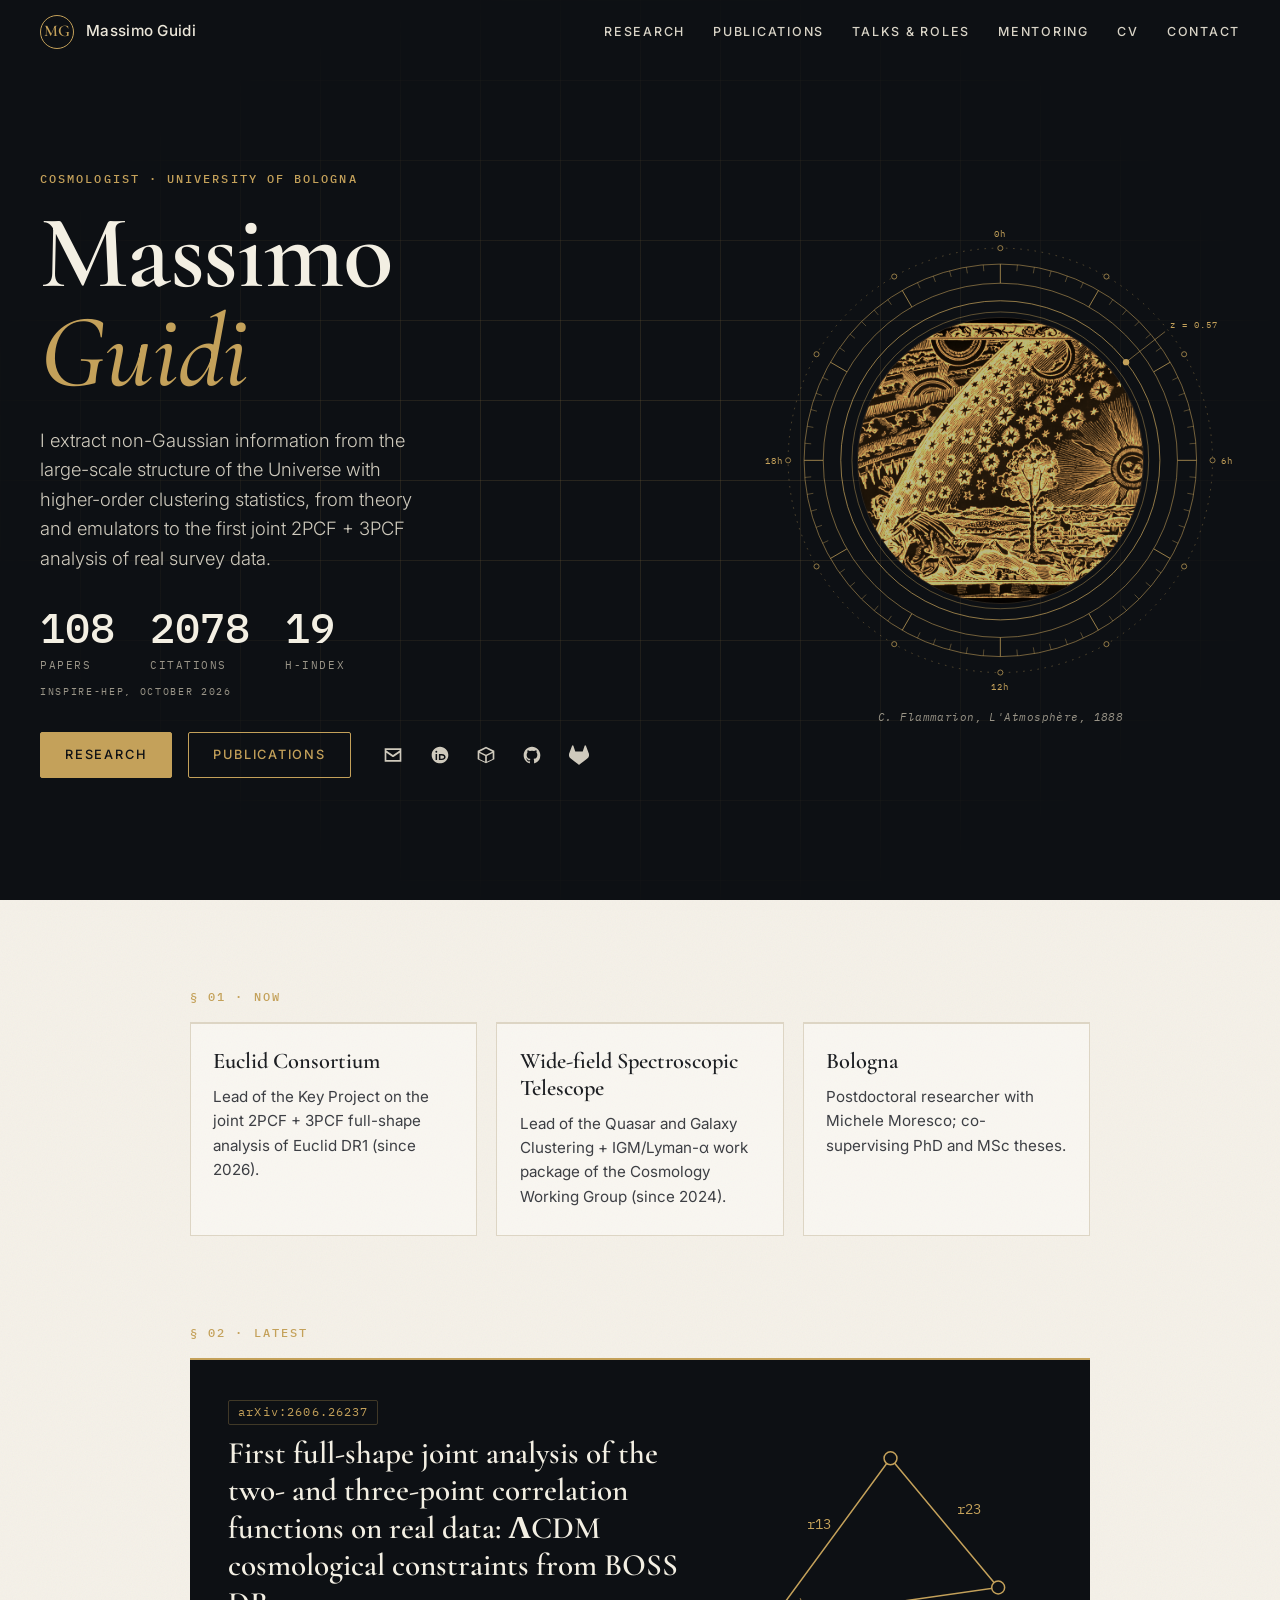
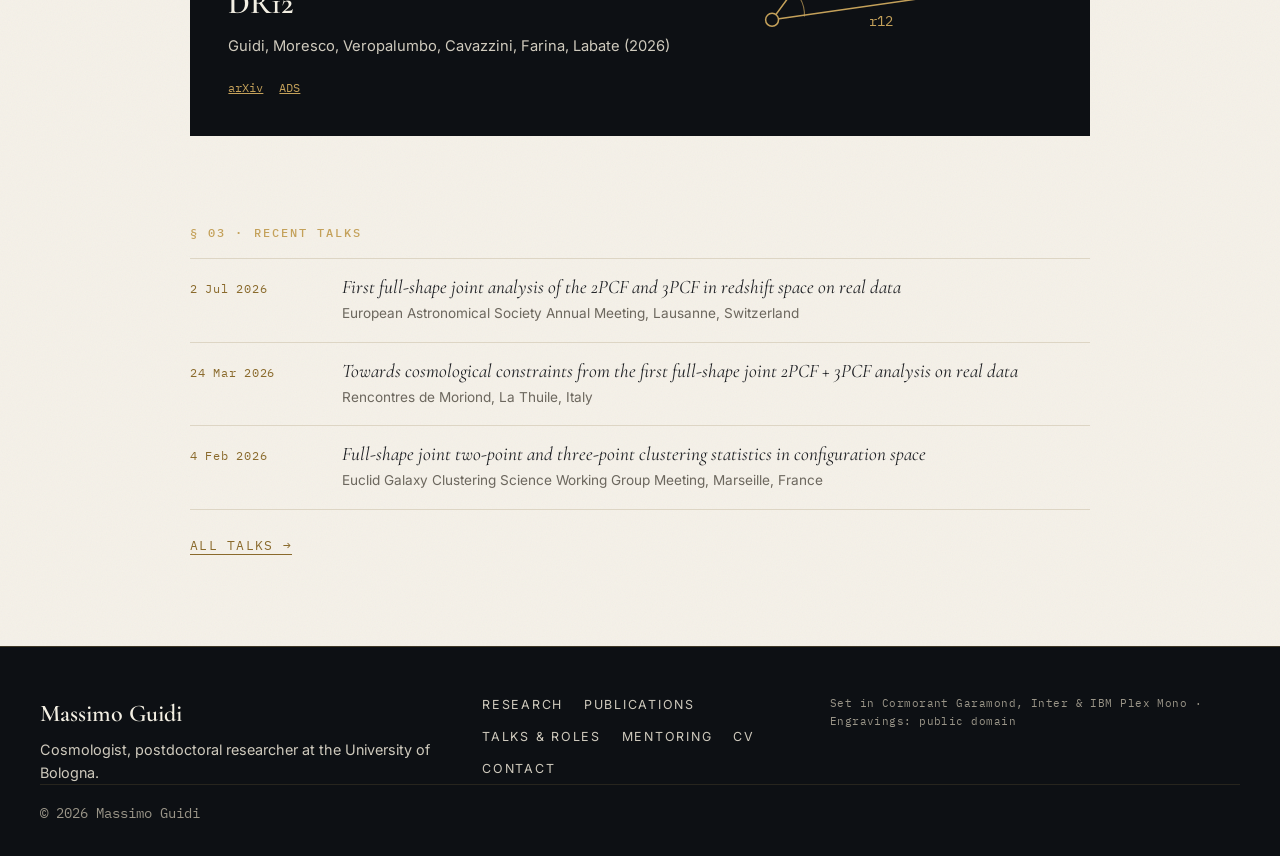
==== index.html @ 6b1383c3 "Redesign 2026: Harmonia Nova (engravings + editorial UI), pages regenerated from CV Co-Authored-By: " ====
<!doctype html>
<html lang="en">
<head>
<meta charset="utf-8">
<meta name="viewport" content="width=device-width, initial-scale=1">
<title>Massimo Guidi · Cosmology</title>
<meta name="description" content="Massimo Guidi, cosmologist at the University of Bologna: higher-order clustering statistics of the large-scale structure.">
<script>document.documentElement.classList.add('js');</script>
<link rel="stylesheet" href="style.css">
</head>
<body>
<nav class="topnav home" id="topnav" aria-label="Main">
  <a class="brand" href="index.html"><span class="mono-mark" aria-hidden="true">MG</span><span>Massimo Guidi</span></a>
  <button class="nav-toggle" id="navToggle" aria-label="Toggle menu" aria-expanded="false" aria-controls="navLinks"><span></span></button>
  <div class="nav-links" id="navLinks">
    <a href="research.html">Research</a>
    <a href="publications.html">Publications</a>
    <a href="talks.html">Talks &amp; Roles</a>
    <a href="mentoring.html">Mentoring</a>
    <a href="cv.html">CV</a>
    <a href="contact.html">Contact</a>
  </div>
</nav>

<header class="hero" id="top">
  <div class="hero-grid">
    <div>
      <p class="eyebrow">Cosmologist · University of Bologna</p>
      <h1><span>Massimo</span><span><em>Guidi</em></span></h1>
      <p class="tagline">I extract non-Gaussian information from the large-scale structure of the Universe with higher-order clustering statistics, from theory and emulators to the first joint 2PCF + 3PCF analysis of real survey data.</p>
      <div class="stats">
        <div class="stat"><b>108</b><small>papers</small></div>
        <div class="stat"><b>2078</b><small>citations</small></div>
        <div class="stat"><b>19</b><small>h-index</small></div>
      </div>
      <p class="stats-cap">INSPIRE-HEP, October 2026</p>
      <div class="actions">
        <a class="btn solid" href="research.html">Research</a>
        <a class="btn outline" href="publications.html">Publications</a>
        <div class="icon-links">
          <a href="mailto:massimo.guidi@unibo.it" aria-label="Email" title="Email"><svg viewBox="0 0 24 24" width="20" height="20" aria-hidden="true"><path fill="currentColor" d="M2 4h20v16H2V4zm2 2v.5l8 5.5 8-5.5V6H4zm16 3.2-7.4 5.1a1 1 0 0 1-1.2 0L4 9.2V18h16V9.2z"/></svg></a>
          <a href="https://orcid.org/0000-0001-9408-1101" target="_blank" rel="noopener" aria-label="ORCID" title="ORCID"><svg viewBox="0 0 24 24" width="20" height="20" aria-hidden="true"><path fill="currentColor" d="M12 2C6.48 2 2 6.48 2 12s4.48 10 10 10 10-4.48 10-10S17.52 2 12 2zM7.6 6.9a1.15 1.15 0 1 1 0 2.3 1.15 1.15 0 0 1 0-2.3zM8.5 10.9v7.1H6.7v-7.1h1.8zm2.2 0h3.4c3.2 0 4.6 2.3 4.6 3.6 0 2-1.6 3.5-4.6 3.5h-3.4v-7.1zm1.8 1.6v3.9h1.5c2 0 2.9-1 2.9-2s-.8-1.9-2.9-1.9h-1.5z"/></svg></a>
          <a href="https://ui.adsabs.harvard.edu/search/q=author%3A%22Guidi%2C%20M.%22&sort=date%20desc" target="_blank" rel="noopener" aria-label="ADS" title="NASA ADS"><svg viewBox="0 0 24 24" width="20" height="20" aria-hidden="true"><path fill="currentColor" d="M12 2 2 7v10l10 5 10-5V7L12 2zm0 2.2 7.5 3.8L12 11.8 4.5 8 12 4.2zM4 9.6l7 3.5v7.1l-7-3.5V9.6zm9 10.6v-7.1l7-3.5v7.1l-7 3.5z"/></svg></a>
          <a href="https://github.com/mguidi94" target="_blank" rel="noopener" aria-label="GitHub" title="GitHub"><svg viewBox="0 0 24 24" width="20" height="20" aria-hidden="true"><path fill="currentColor" d="M12 2C6.48 2 2 6.58 2 12.25c0 4.53 2.87 8.37 6.84 9.73.5.1.68-.22.68-.49v-1.9c-2.78.62-3.37-1.2-3.37-1.2-.46-1.2-1.11-1.52-1.11-1.52-.9-.63.07-.62.07-.62 1 .07 1.53 1.05 1.53 1.05.9 1.57 2.34 1.12 2.91.86.09-.67.35-1.12.63-1.38-2.22-.26-4.56-1.14-4.56-5.07 0-1.12.39-2.04 1.03-2.76-.1-.26-.45-1.32.1-2.75 0 0 .84-.28 2.75 1.05a9.3 9.3 0 0 1 5 0c1.9-1.33 2.75-1.05 2.75-1.05.55 1.43.2 2.49.1 2.75.64.72 1.03 1.64 1.03 2.76 0 3.94-2.34 4.8-4.57 5.06.36.32.68.94.68 1.9v2.82c0 .27.18.6.69.49A10.26 10.26 0 0 0 22 12.25C22 6.58 17.52 2 12 2z"/></svg></a>
          <a href="https://gitlab.com/MGuidi" target="_blank" rel="noopener" aria-label="GitLab" title="GitLab"><svg viewBox="0 0 24 24" width="20" height="20" aria-hidden="true"><path fill="currentColor" d="m23.6004 9.5927-.0337-.0862L20.3.9814a.851.851 0 0 0-.3362-.405.8748.8748 0 0 0-.9997.0539.8748.8748 0 0 0-.29.4399l-2.2055 6.748H7.5375l-2.2057-6.748a.8573.8573 0 0 0-.29-.4412.8748.8748 0 0 0-.9997-.0537.8585.8585 0 0 0-.3362.4049L.4332 9.5015l-.0325.0862a6.0657 6.0657 0 0 0 2.0119 7.0105l.0113.0087.03.0213 4.976 3.7264 2.462 1.8633 1.4995 1.1321a1.0085 1.0085 0 0 0 1.2197 0l1.4995-1.1321 2.4619-1.8633 5.006-3.7489.0125-.01a6.0682 6.0682 0 0 0 2.0094-7.003z"/></svg></a>
        </div>
      </div>
    </div>
    <figure style="margin:0">
      <div class="astro">
        <img class="astro-img" src="assets/flammarion.jpg" alt="Flammarion engraving, L'Atmosphère: Météorologie Populaire, Paris 1888">
        <svg viewBox="0 0 600 600" aria-hidden="true" focusable="false">
<g fill="none" stroke="#c4a15a">
<circle cx="300" cy="300" r="186" stroke-opacity=".55"/>
<circle cx="300" cy="300" r="200" stroke-opacity=".9"/>
</g>
<g class="spin-a" fill="none" stroke="#c4a15a">
<circle cx="300" cy="300" r="222" stroke-opacity=".7"/><circle cx="300" cy="300" r="246" stroke-opacity=".7"/>
<line x1="300.0" y1="78.0" x2="300.0" y2="54.0" stroke-opacity="0.95"/>
<line x1="320.7" y1="62.9" x2="321.4" y2="54.9" stroke-opacity="0.5"/>
<line x1="341.3" y1="65.6" x2="342.7" y2="57.7" stroke-opacity="0.5"/>
<line x1="361.6" y1="70.1" x2="363.7" y2="62.4" stroke-opacity="0.5"/>
<line x1="381.4" y1="76.4" x2="384.1" y2="68.8" stroke-opacity="0.5"/>
<line x1="400.6" y1="84.3" x2="404.0" y2="77.0" stroke-opacity="0.5"/>
<line x1="411.0" y1="107.7" x2="423.0" y2="87.0" stroke-opacity="0.95"/>
<line x1="436.5" y1="105.0" x2="441.1" y2="98.5" stroke-opacity="0.5"/>
<line x1="453.0" y1="117.7" x2="458.1" y2="111.6" stroke-opacity="0.5"/>
<line x1="468.3" y1="131.7" x2="473.9" y2="126.1" stroke-opacity="0.5"/>
<line x1="482.3" y1="147.0" x2="488.4" y2="141.9" stroke-opacity="0.5"/>
<line x1="495.0" y1="163.5" x2="501.5" y2="158.9" stroke-opacity="0.5"/>
<line x1="492.3" y1="189.0" x2="513.0" y2="177.0" stroke-opacity="0.95"/>
<line x1="515.7" y1="199.4" x2="523.0" y2="196.0" stroke-opacity="0.5"/>
<line x1="523.6" y1="218.6" x2="531.2" y2="215.9" stroke-opacity="0.5"/>
<line x1="529.9" y1="238.4" x2="537.6" y2="236.3" stroke-opacity="0.5"/>
<line x1="534.4" y1="258.7" x2="542.3" y2="257.3" stroke-opacity="0.5"/>
<line x1="537.1" y1="279.3" x2="545.1" y2="278.6" stroke-opacity="0.5"/>
<line x1="522.0" y1="300.0" x2="546.0" y2="300.0" stroke-opacity="0.95"/>
<line x1="537.1" y1="320.7" x2="545.1" y2="321.4" stroke-opacity="0.5"/>
<line x1="534.4" y1="341.3" x2="542.3" y2="342.7" stroke-opacity="0.5"/>
<line x1="529.9" y1="361.6" x2="537.6" y2="363.7" stroke-opacity="0.5"/>
<line x1="523.6" y1="381.4" x2="531.2" y2="384.1" stroke-opacity="0.5"/>
<line x1="515.7" y1="400.6" x2="523.0" y2="404.0" stroke-opacity="0.5"/>
<line x1="492.3" y1="411.0" x2="513.0" y2="423.0" stroke-opacity="0.95"/>
<line x1="495.0" y1="436.5" x2="501.5" y2="441.1" stroke-opacity="0.5"/>
<line x1="482.3" y1="453.0" x2="488.4" y2="458.1" stroke-opacity="0.5"/>
<line x1="468.3" y1="468.3" x2="473.9" y2="473.9" stroke-opacity="0.5"/>
<line x1="453.0" y1="482.3" x2="458.1" y2="488.4" stroke-opacity="0.5"/>
<line x1="436.5" y1="495.0" x2="441.1" y2="501.5" stroke-opacity="0.5"/>
<line x1="411.0" y1="492.3" x2="423.0" y2="513.0" stroke-opacity="0.95"/>
<line x1="400.6" y1="515.7" x2="404.0" y2="523.0" stroke-opacity="0.5"/>
<line x1="381.4" y1="523.6" x2="384.1" y2="531.2" stroke-opacity="0.5"/>
<line x1="361.6" y1="529.9" x2="363.7" y2="537.6" stroke-opacity="0.5"/>
<line x1="341.3" y1="534.4" x2="342.7" y2="542.3" stroke-opacity="0.5"/>
<line x1="320.7" y1="537.1" x2="321.4" y2="545.1" stroke-opacity="0.5"/>
<line x1="300.0" y1="522.0" x2="300.0" y2="546.0" stroke-opacity="0.95"/>
<line x1="279.3" y1="537.1" x2="278.6" y2="545.1" stroke-opacity="0.5"/>
<line x1="258.7" y1="534.4" x2="257.3" y2="542.3" stroke-opacity="0.5"/>
<line x1="238.4" y1="529.9" x2="236.3" y2="537.6" stroke-opacity="0.5"/>
<line x1="218.6" y1="523.6" x2="215.9" y2="531.2" stroke-opacity="0.5"/>
<line x1="199.4" y1="515.7" x2="196.0" y2="523.0" stroke-opacity="0.5"/>
<line x1="189.0" y1="492.3" x2="177.0" y2="513.0" stroke-opacity="0.95"/>
<line x1="163.5" y1="495.0" x2="158.9" y2="501.5" stroke-opacity="0.5"/>
<line x1="147.0" y1="482.3" x2="141.9" y2="488.4" stroke-opacity="0.5"/>
<line x1="131.7" y1="468.3" x2="126.1" y2="473.9" stroke-opacity="0.5"/>
<line x1="117.7" y1="453.0" x2="111.6" y2="458.1" stroke-opacity="0.5"/>
<line x1="105.0" y1="436.5" x2="98.5" y2="441.1" stroke-opacity="0.5"/>
<line x1="107.7" y1="411.0" x2="87.0" y2="423.0" stroke-opacity="0.95"/>
<line x1="84.3" y1="400.6" x2="77.0" y2="404.0" stroke-opacity="0.5"/>
<line x1="76.4" y1="381.4" x2="68.8" y2="384.1" stroke-opacity="0.5"/>
<line x1="70.1" y1="361.6" x2="62.4" y2="363.7" stroke-opacity="0.5"/>
<line x1="65.6" y1="341.3" x2="57.7" y2="342.7" stroke-opacity="0.5"/>
<line x1="62.9" y1="320.7" x2="54.9" y2="321.4" stroke-opacity="0.5"/>
<line x1="78.0" y1="300.0" x2="54.0" y2="300.0" stroke-opacity="0.95"/>
<line x1="62.9" y1="279.3" x2="54.9" y2="278.6" stroke-opacity="0.5"/>
<line x1="65.6" y1="258.7" x2="57.7" y2="257.3" stroke-opacity="0.5"/>
<line x1="70.1" y1="238.4" x2="62.4" y2="236.3" stroke-opacity="0.5"/>
<line x1="76.4" y1="218.6" x2="68.8" y2="215.9" stroke-opacity="0.5"/>
<line x1="84.3" y1="199.4" x2="77.0" y2="196.0" stroke-opacity="0.5"/>
<line x1="107.7" y1="189.0" x2="87.0" y2="177.0" stroke-opacity="0.95"/>
<line x1="105.0" y1="163.5" x2="98.5" y2="158.9" stroke-opacity="0.5"/>
<line x1="117.7" y1="147.0" x2="111.6" y2="141.9" stroke-opacity="0.5"/>
<line x1="131.7" y1="131.7" x2="126.1" y2="126.1" stroke-opacity="0.5"/>
<line x1="147.0" y1="117.7" x2="141.9" y2="111.6" stroke-opacity="0.5"/>
<line x1="163.5" y1="105.0" x2="158.9" y2="98.5" stroke-opacity="0.5"/>
<line x1="189.0" y1="107.7" x2="177.0" y2="87.0" stroke-opacity="0.95"/>
<line x1="199.4" y1="84.3" x2="196.0" y2="77.0" stroke-opacity="0.5"/>
<line x1="218.6" y1="76.4" x2="215.9" y2="68.8" stroke-opacity="0.5"/>
<line x1="238.4" y1="70.1" x2="236.3" y2="62.4" stroke-opacity="0.5"/>
<line x1="258.7" y1="65.6" x2="257.3" y2="57.7" stroke-opacity="0.5"/>
<line x1="279.3" y1="62.9" x2="278.6" y2="54.9" stroke-opacity="0.5"/>
</g>
<g class="spin-b" fill="none" stroke="#c4a15a">
<circle cx="300" cy="300" r="266" stroke-opacity=".45" stroke-dasharray="2 7"/>
<circle cx="300.0" cy="34.0" r="3.2" fill="#0d1014" stroke-opacity=".9"/>
<circle cx="433.0" cy="69.6" r="3.2" fill="#0d1014" stroke-opacity=".9"/>
<circle cx="530.4" cy="167.0" r="3.2" fill="#0d1014" stroke-opacity=".9"/>
<circle cx="566.0" cy="300.0" r="3.2" fill="#0d1014" stroke-opacity=".9"/>
<circle cx="530.4" cy="433.0" r="3.2" fill="#0d1014" stroke-opacity=".9"/>
<circle cx="433.0" cy="530.4" r="3.2" fill="#0d1014" stroke-opacity=".9"/>
<circle cx="300.0" cy="566.0" r="3.2" fill="#0d1014" stroke-opacity=".9"/>
<circle cx="167.0" cy="530.4" r="3.2" fill="#0d1014" stroke-opacity=".9"/>
<circle cx="69.6" cy="433.0" r="3.2" fill="#0d1014" stroke-opacity=".9"/>
<circle cx="34.0" cy="300.0" r="3.2" fill="#0d1014" stroke-opacity=".9"/>
<circle cx="69.6" cy="167.0" r="3.2" fill="#0d1014" stroke-opacity=".9"/>
<circle cx="167.0" cy="69.6" r="3.2" fill="#0d1014" stroke-opacity=".9"/>
</g>
<text x="300.0" y="20.0" text-anchor="middle">0h</text>
<text x="584.0" y="304.0" text-anchor="middle">6h</text>
<text x="300.0" y="588.0" text-anchor="middle">12h</text>
<text x="16.0" y="304.0" text-anchor="middle">18h</text>
<circle cx="457.6" cy="176.9" r="4" fill="#c4a15a"/><line x1="457.6" y1="176.9" x2="506.5" y2="138.7" stroke="#c4a15a" stroke-opacity=".7"/>
<text x="512.5" y="134.7">z = 0.57</text>
</svg>
      </div>
      <figcaption class="astro-credit">C. Flammarion, L'Atmosphère, 1888</figcaption>
    </figure>
  </div>
</header>

<main>
  <section class="sec reveal">
    <div class="wrap">
      <p class="eyebrow">§ 01 · Now</p>
      <div class="cards">
        <article class="card"><h3>Euclid Consortium</h3><p>Lead of the Key Project on the joint 2PCF + 3PCF full-shape analysis of Euclid DR1 (since 2026).</p></article>
        <article class="card"><h3>Wide-field Spectroscopic Telescope</h3><p>Lead of the Quasar and Galaxy Clustering + IGM/Lyman-α work package of the Cosmology Working Group (since 2024).</p></article>
        <article class="card"><h3>Bologna</h3><p>Postdoctoral researcher with Michele Moresco; co-supervising PhD and MSc theses.</p></article>
      </div>
    </div>
  </section>

  <section class="sec reveal">
    <div class="wrap">
      <p class="eyebrow">§ 02 · Latest</p>
      <div class="feature">
        <div>
          <span class="mono-tag">arXiv:2606.26237</span>
          <h3>First full-shape joint analysis of the two- and three-point correlation functions on real data: ΛCDM cosmological constraints from BOSS DR12</h3>
          <p>Guidi, Moresco, Veropalumbo, Cavazzini, Farina, Labate (2026)</p>
          <div class="tag-row"><a href="https://arxiv.org/abs/2606.26237" target="_blank" rel="noopener">arXiv</a><a href="https://ui.adsabs.harvard.edu/abs/2026arXiv260626237G" target="_blank" rel="noopener">ADS</a></div>
        </div>
        <figure><svg viewBox="0 0 300 220" role="img" aria-label="Triangle of galaxies with sides r12, r13 and r23" fill="none" stroke="#c4a15a">
  <polygon points="40,180 250,150 150,30" stroke-width="1.4"/>
  <g fill="#0d1014" stroke-width="1.4"><circle cx="40" cy="180" r="6"/><circle cx="250" cy="150" r="6"/><circle cx="150" cy="30" r="6"/></g>
  <g fill="#c4a15a" stroke="none" font-family="IBM Plex Mono, monospace" font-size="13">
    <text x="130" y="186">r12</text><text x="212" y="82">r23</text><text x="72" y="96">r13</text></g>
  <path d="M 70 177 A 30 30 0 0 0 66 160" stroke-width="1" stroke-opacity=".7"/>
</svg></figure>
      </div>
    </div>
  </section>

  <section class="sec reveal">
    <div class="wrap">
      <p class="eyebrow">§ 03 · Recent talks</p>
      <ul class="talk-list">
<li><time>2 Jul 2026</time><span><span class="t">First full-shape joint analysis of the 2PCF and 3PCF in redshift space on real data</span><span class="v">European Astronomical Society Annual Meeting, Lausanne, Switzerland</span></span></li>
<li><time>24 Mar 2026</time><span><span class="t">Towards cosmological constraints from the first full-shape joint 2PCF + 3PCF analysis on real data</span><span class="v">Rencontres de Moriond, La Thuile, Italy</span></span></li>
<li><time>4 Feb 2026</time><span><span class="t">Full-shape joint two-point and three-point clustering statistics in configuration space</span><span class="v">Euclid Galaxy Clustering Science Working Group Meeting, Marseille, France</span></span></li>
      </ul>
      <a class="more-link" href="talks.html">All talks →</a>
    </div>
  </section>
</main>

<footer class="site-footer">
  <div class="foot-grid">
    <div>
      <h4>Massimo Guidi</h4>
      <p>Cosmologist, postdoctoral researcher at the University of Bologna.</p>
    </div>
    <nav aria-label="Footer">
      <a href="research.html">Research</a>
      <a href="publications.html">Publications</a>
      <a href="talks.html">Talks &amp; Roles</a>
      <a href="mentoring.html">Mentoring</a>
      <a href="cv.html">CV</a>
      <a href="contact.html">Contact</a>
    </nav>
    <p class="mono">Set in Cormorant Garamond, Inter &amp; IBM Plex Mono · Engravings: public domain</p>
  </div>
  <p class="foot-copy">© 2026 Massimo Guidi</p>
</footer>
<script src="script.js"></script>
</body>
</html>
---- style.css ----
@import url('https://fonts.googleapis.com/css2?family=Cormorant+Garamond:ital,wght@0,500;0,600;1,400&family=EB+Garamond:ital,wght@0,400;0,500;1,400&family=Inter:wght@300;400;500;600&family=IBM+Plex+Mono:wght@400;500&display=swap');

/* ---------- Design tokens ---------- */
:root {
  --night: #0d1014;
  --night-2: #151a21;
  --paper: #f5f1e8;
  --ink: #1d1f23;
  --muted: #6c675e;
  --muted-dark: #9a9588;
  --brass: #c4a15a;
  --brass-deep: #8a6a2c;
  --hair: rgba(196, 161, 90, 0.28);
  --rule: #ddd5c4;

  --f-display: 'Cormorant Garamond', 'Cormorant', Garamond, 'Times New Roman', serif;
  --f-ui: 'Inter', system-ui, -apple-system, 'Segoe UI', Roboto, Helvetica, Arial, sans-serif;
  --f-mono: 'IBM Plex Mono', ui-monospace, 'SF Mono', Menlo, Consolas, 'Liberation Mono', monospace;
  --f-read: 'EB Garamond', Georgia, 'Times New Roman', serif;

  --nav-h: 64px;
  --gutter: clamp(1rem, 4vw, 2.5rem);
  --grain: url("data:image/svg+xml;utf8,<svg xmlns='http://www.w3.org/2000/svg' width='220' height='220'><filter id='n'><feTurbulence type='fractalNoise' baseFrequency='.8' numOctaves='2' stitchTiles='stitch'/></filter><rect width='100%' height='100%' filter='url(%23n)' opacity='.05'/></svg>");
}

* { box-sizing: border-box; }
html { scroll-behavior: smooth; -webkit-text-size-adjust: 100%; }

body {
  margin: 0;
  background-color: var(--paper);
  background-image: var(--grain);
  color: var(--ink);
  font-family: var(--f-ui);
  font-size: 1rem;
  line-height: 1.6;
  overflow-x: hidden;
}

img { max-width: 100%; display: block; }
a { color: var(--brass-deep); }
a:hover { color: var(--ink); }

:focus-visible {
  outline: 2px solid var(--brass);
  outline-offset: 3px;
  border-radius: 2px;
}

.wrap { max-width: 980px; margin: 0 auto; padding: 0 var(--gutter); }
.wrap.narrow { max-width: 760px; }

/* ---------- Eyebrow ---------- */
.eyebrow {
  font-family: var(--f-mono);
  font-size: 0.72rem;
  text-transform: uppercase;
  letter-spacing: 0.18em;
  color: var(--brass);
  margin: 0 0 1rem;
  font-weight: 500;
}
.on-paper .eyebrow, .paper .eyebrow { color: var(--brass-deep); }

/* ---------- Top navigation ---------- */
.topnav {
  position: sticky;
  top: 0;
  z-index: 50;
  display: flex;
  align-items: center;
  justify-content: space-between;
  gap: 1.5rem;
  height: var(--nav-h);
  padding: 0 var(--gutter);
  background: rgba(13, 16, 20, 0.78);
  -webkit-backdrop-filter: blur(12px);
  backdrop-filter: blur(12px);
  border-bottom: 1px solid var(--hair);
  transition: background 0.3s ease, border-color 0.3s ease;
}
.topnav.home {
  position: fixed;
  left: 0; right: 0;
  background: transparent;
  -webkit-backdrop-filter: none;
  backdrop-filter: none;
  border-bottom-color: transparent;
}
.topnav.home.scrolled, .topnav.home.open {
  background: rgba(13, 16, 20, 0.78);
  -webkit-backdrop-filter: blur(12px);
  backdrop-filter: blur(12px);
  border-bottom-color: var(--hair);
}

.brand {
  display: inline-flex;
  align-items: center;
  gap: 0.75rem;
  color: #ece7da;
  text-decoration: none;
  font-family: var(--f-ui);
  font-weight: 500;
  font-size: 0.95rem;
  letter-spacing: 0.02em;
  white-space: nowrap;
}
.brand:hover { color: var(--brass); }
.mono-mark {
  display: inline-grid;
  place-items: center;
  width: 34px; height: 34px;
  border: 1px solid var(--brass);
  border-radius: 50%;
  font-family: var(--f-display);
  font-weight: 600;
  font-size: 1.02rem;
  letter-spacing: 0.02em;
  color: var(--brass);
}

.nav-links { display: flex; align-items: center; gap: clamp(1rem, 2.2vw, 2rem); }
.nav-links a {
  position: relative;
  color: #d9d4c7;
  text-decoration: none;
  font-family: var(--f-ui);
  font-weight: 500;
  font-size: 0.78rem;
  text-transform: uppercase;
  letter-spacing: 0.14em;
  padding: 0.4rem 0;
  transition: color 0.2s ease;
}
.nav-links a::after {
  content: '';
  position: absolute;
  left: 50%; right: 50%;
  bottom: 0;
  height: 1px;
  background: var(--brass);
  transition: left 0.3s ease, right 0.3s ease;
}
.nav-links a:hover, .nav-links a.current { color: var(--brass); }
.nav-links a:hover::after, .nav-links a.current::after { left: 0; right: 0; }

.nav-toggle {
  display: none;
  width: 42px; height: 42px;
  padding: 0;
  background: transparent;
  border: 1px solid var(--hair);
  border-radius: 4px;
  cursor: pointer;
  position: relative;
}
.nav-toggle span, .nav-toggle span::before, .nav-toggle span::after {
  content: '';
  position: absolute;
  left: 11px; right: 11px;
  height: 1.5px;
  background: #d9d4c7;
  transition: transform 0.25s ease, opacity 0.2s ease;
}
.nav-toggle span { top: 50%; }
.nav-toggle span::before { left: 0; right: 0; top: -6px; }
.nav-toggle span::after { left: 0; right: 0; top: 6px; }
.topnav.open .nav-toggle span { background: transparent; }
.topnav.open .nav-toggle span::before { transform: translateY(6px) rotate(45deg); }
.topnav.open .nav-toggle span::after { transform: translateY(-6px) rotate(-45deg); }

@media (max-width: 760px) {
  .nav-toggle { display: block; }
  .nav-links {
    position: absolute;
    top: var(--nav-h);
    left: 0; right: 0;
    flex-direction: column;
    align-items: stretch;
    gap: 0;
    padding: 0.5rem var(--gutter) 1rem;
    background: rgba(13, 16, 20, 0.97);
    border-bottom: 1px solid var(--hair);
    display: none;
  }
  .topnav.open .nav-links { display: flex; }
  .nav-links a { padding: 0.9rem 0; border-bottom: 1px solid rgba(196, 161, 90, 0.12); }
  .nav-links a::after { display: none; }
}

/* ---------- Hero (home) ---------- */
.hero {
  position: relative;
  min-height: 100vh;
  min-height: 100svh;
  background: var(--night);
  color: #ece7da;
  display: flex;
  align-items: center;
  padding: calc(var(--nav-h) + 2rem) var(--gutter) 3rem;
  overflow: hidden;
  isolation: isolate;
}
.hero::before {
  content: '';
  position: absolute;
  inset: 0;
  z-index: -1;
  background-image:
    linear-gradient(var(--hair) 1px, transparent 1px),
    linear-gradient(90deg, var(--hair) 1px, transparent 1px);
  background-size: 80px 80px;
  opacity: 0.55;
  -webkit-mask-image: radial-gradient(ellipse 70% 70% at 50% 50%, #000 15%, transparent 75%);
  mask-image: radial-gradient(ellipse 70% 70% at 50% 50%, #000 15%, transparent 75%);
}
.hero-grid {
  width: 100%;
  max-width: 1240px;
  margin: 0 auto;
  display: grid;
  grid-template-columns: 7fr 5fr;
  gap: clamp(1.5rem, 4vw, 4rem);
  align-items: center;
}
.hero h1 {
  margin: 0 0 1.5rem;
  font-family: var(--f-display);
  font-weight: 600;
  font-size: clamp(3.2rem, 8.5vw, 6.5rem);
  line-height: 0.95;
  letter-spacing: -0.01em;
  color: #f3efe3;
}
.hero h1 span { display: block; }
.hero h1 em { font-style: italic; font-weight: 500; color: var(--brass); }
.tagline {
  font-family: var(--f-ui);
  font-weight: 300;
  font-size: 1.15rem;
  line-height: 1.6;
  max-width: 34ch;
  color: #cfcabd;
  margin: 0 0 2rem;
}
.stats { display: flex; flex-wrap: wrap; gap: 0.5rem 2.2rem; margin: 0 0 0.4rem; font-family: var(--f-mono); }
.stat b { display: block; font-weight: 500; font-size: clamp(1.9rem, 3.4vw, 2.6rem); line-height: 1.1; color: #f3efe3; }
.stat small { font-size: 0.68rem; letter-spacing: 0.14em; text-transform: uppercase; color: var(--muted-dark); }
.stats-cap { font-family: var(--f-mono); font-size: 0.65rem; letter-spacing: 0.16em; text-transform: uppercase; color: var(--muted-dark); margin: 0 0 2rem; }

.actions { display: flex; flex-wrap: wrap; align-items: center; gap: 0.8rem 1rem; }
.btn {
  display: inline-block;
  padding: 0.75rem 1.5rem;
  font-family: var(--f-ui);
  font-weight: 500;
  font-size: 0.8rem;
  text-transform: uppercase;
  letter-spacing: 0.14em;
  text-decoration: none;
  border: 1px solid var(--brass);
  border-radius: 2px;
  transition: background 0.2s ease, color 0.2s ease;
}
.btn.solid { background: var(--brass); color: var(--night); }
.btn.solid:hover { background: #d8b970; color: var(--night); }
.btn.outline { color: var(--brass); background: transparent; }
.btn.outline:hover { background: rgba(196, 161, 90, 0.14); color: #e3c887; }
.btn.dark { background: var(--night); color: var(--brass); border-color: var(--night); }
.btn.dark:hover { background: var(--night-2); color: #e3c887; }

.icon-links { display: flex; gap: 0.4rem; margin-left: 0.4rem; }
.icon-links a {
  display: grid; place-items: center;
  width: 40px; height: 40px;
  color: #cfcabd;
  border: 1px solid transparent;
  border-radius: 50%;
  transition: color 0.2s ease, border-color 0.2s ease;
}
.icon-links a:hover { color: var(--brass); border-color: var(--hair); }

/* astrolabe */
.astro { position: relative; width: 100%; max-width: 560px; margin: 0 auto; aspect-ratio: 1; }
.astro-img {
  position: absolute;
  inset: 20%;
  width: 60%; height: 60%;
  border-radius: 50%;
  object-fit: cover;
  object-position: 50% 42%;
  border: 1px solid var(--hair);
  filter: invert(1) grayscale(1) sepia(1) saturate(2.2) hue-rotate(-8deg) brightness(0.72) contrast(1.05);
}
.astro svg { position: absolute; inset: 0; width: 100%; height: 100%; overflow: visible; }
.astro .spin-a, .astro .spin-b { transform-box: view-box; transform-origin: 300px 300px; }
.astro .spin-a { animation: spin 240s linear infinite; }
.astro .spin-b { animation: spin 360s linear infinite reverse; }
@keyframes spin { to { transform: rotate(360deg); } }
.astro text { font-family: var(--f-mono); font-size: 11px; letter-spacing: 0.12em; fill: var(--brass); }
.astro-credit {
  margin: 0.6rem 0 0;
  text-align: center;
  font-family: var(--f-mono);
  font-style: italic;
  font-size: 0.68rem;
  letter-spacing: 0.04em;
  color: var(--muted-dark);
}

@media (max-width: 900px) {
  .hero { align-items: flex-start; }
  .hero-grid { grid-template-columns: 1fr; }
  .astro { max-width: 420px; }
}

/* ---------- Sections on paper ---------- */
.sec { padding: clamp(3rem, 7vw, 5.5rem) 0 0; }
.sec:last-of-type { padding-bottom: clamp(3rem, 7vw, 5.5rem); }
.sec-title {
  font-family: var(--f-display);
  font-weight: 600;
  font-size: clamp(1.8rem, 3.4vw, 2.5rem);
  line-height: 1.15;
  margin: 0 0 1.8rem;
  color: var(--ink);
}

.cards { display: grid; grid-template-columns: repeat(auto-fit, minmax(240px, 1fr)); gap: 1.2rem; }
.card {
  background: rgba(255, 255, 255, 0.35);
  border: 1px solid var(--rule);
  border-top: 2px solid var(--rule);
  padding: 1.5rem 1.4rem 1.6rem;
  transition: transform 0.25s ease, border-top-color 0.25s ease;
}
.card:hover { transform: translateY(-2px); border-top-color: var(--brass); }
.card h3 { font-family: var(--f-display); font-weight: 600; font-size: 1.4rem; line-height: 1.2; margin: 0 0 0.6rem; }
.card p { margin: 0; font-size: 0.95rem; color: #3d3f44; }

.feature {
  display: grid;
  grid-template-columns: 1.4fr 1fr;
  gap: clamp(1.5rem, 4vw, 3rem);
  align-items: center;
  padding: clamp(1.4rem, 3vw, 2.4rem);
  background: var(--night);
  color: #ece7da;
  border-top: 2px solid var(--brass);
}
.feature h3 { font-family: var(--f-display); font-weight: 600; font-size: clamp(1.4rem, 2.6vw, 1.95rem); line-height: 1.2; margin: 0.6rem 0 0.8rem; color: #f3efe3; }
.feature p { margin: 0 0 1.2rem; color: #cfcabd; font-size: 0.92rem; }
.feature a:not(.btn) { color: var(--brass); }
.feature .tag-row { display: flex; gap: 1rem; flex-wrap: wrap; font-family: var(--f-mono); font-size: 0.78rem; }
.feature figure { margin: 0; }
.feature figure img { filter: invert(1) grayscale(1) sepia(1) saturate(1.8) brightness(0.85); max-height: 300px; margin: 0 auto; width: auto; }
.feature figure svg { width: 100%; max-height: 260px; }
@media (max-width: 760px) { .feature { grid-template-columns: 1fr; } }

.mono-tag {
  display: inline-block;
  font-family: var(--f-mono);
  font-size: 0.72rem;
  letter-spacing: 0.1em;
  padding: 0.15rem 0.55rem;
  border: 1px solid var(--hair);
  border-radius: 2px;
  color: var(--brass);
}
.paper .mono-tag, .on-paper .mono-tag { color: var(--brass-deep); border-color: #cdbf9d; }

.talk-list { list-style: none; margin: 0 0 1.4rem; padding: 0; border-top: 1px solid var(--rule); }
.talk-list li {
  display: grid;
  grid-template-columns: 8.5rem 1fr;
  gap: 1rem;
  padding: 1rem 0;
  border-bottom: 1px solid var(--rule);
}
.talk-list time { font-family: var(--f-mono); font-size: 0.78rem; letter-spacing: 0.06em; color: var(--brass-deep); padding-top: 0.25rem; }
.talk-list .t { font-family: var(--f-display); font-style: italic; font-size: 1.2rem; line-height: 1.3; display: block; }
.talk-list .v { font-size: 0.85rem; color: var(--muted); }
.more-link { font-family: var(--f-mono); font-size: 0.8rem; letter-spacing: 0.1em; text-transform: uppercase; text-decoration: none; border-bottom: 1px solid var(--brass-deep); }
@media (max-width: 560px) { .talk-list li { grid-template-columns: 1fr; gap: 0.1rem; } }

/* ---------- Inner page header ---------- */
.page-hero {
  position: relative;
  background: var(--night);
  min-height: 46vh;
  margin-top: calc(var(--nav-h) * -1);
  padding-top: var(--nav-h);
  display: flex;
  align-items: center;
  overflow: hidden;
  isolation: isolate;
}
.ph-img {
  position: absolute;
  top: 0; right: 0; bottom: 0;
  width: 62%;
  height: 100%;
  object-fit: cover;
  object-position: 50% 40%;
  z-index: -1;
  filter: invert(1) grayscale(1) sepia(1) saturate(2) hue-rotate(-8deg) brightness(0.75) contrast(1.1);
  -webkit-mask-image: linear-gradient(to right, transparent 0%, #000 55%);
  mask-image: linear-gradient(to right, transparent 0%, #000 55%);
}
.page-hero-inner { width: 100%; max-width: 980px; margin: 0 auto; padding: 3rem var(--gutter); }
.page-hero h1 {
  font-family: var(--f-display);
  font-weight: 600;
  font-size: clamp(2.6rem, 6vw, 4.4rem);
  line-height: 1.02;
  margin: 0 0 0.9rem;
  color: var(--paper);
}
.page-hero .sub { font-family: var(--f-ui); font-weight: 300; font-size: 1.05rem; color: #cfcabd; max-width: 38ch; margin: 0; }
.page-credit {
  position: absolute;
  right: var(--gutter);
  bottom: 0.7rem;
  max-width: 60%;
  margin: 0;
  text-align: right;
  font-family: var(--f-mono);
  font-size: 0.62rem;
  letter-spacing: 0.04em;
  color: #bdb8aa;
  background: rgba(13, 16, 20, 0.7);
  padding: 0.2rem 0.5rem;
}
@media (max-width: 760px) {
  .page-hero { min-height: 34vh; }
  .ph-img { width: 100%; opacity: 0.55; -webkit-mask-image: linear-gradient(to right, transparent 0%, #000 90%); mask-image: linear-gradient(to right, transparent 0%, #000 90%); }
  .page-credit { max-width: calc(100% - 2 * var(--gutter)); }
  .page-hero-inner { padding-bottom: 3.2rem; }
}

main.page { padding: clamp(2.5rem, 6vw, 4.5rem) 0; }

/* ---------- Research prose ---------- */
.prose { font-family: var(--f-read); font-size: 1.12rem; line-height: 1.75; }
.prose p { margin: 0 0 1.4rem; }
.prose > p:first-of-type::first-letter {
  float: left;
  font-family: var(--f-display);
  font-weight: 600;
  font-size: 4.6rem;
  line-height: 0.78;
  padding: 0.35rem 0.6rem 0 0;
  color: var(--brass);
}

/* ---------- Publications ---------- */
.statbar {
  display: flex; flex-wrap: wrap; align-items: center; gap: 0.5rem 1.4rem;
  font-family: var(--f-mono); font-size: 0.78rem; letter-spacing: 0.06em;
  padding: 1rem 0; margin-bottom: 1rem;
  border-top: 1px solid var(--rule); border-bottom: 1px solid var(--rule);
}
.statbar b { font-weight: 500; color: var(--ink); }
.statbar .sp { flex: 1 1 0; }
.statbar a { text-decoration: none; border-bottom: 1px solid var(--brass-deep); }
.pub-group { margin-top: 3rem; }
.pub-group > h2 { font-family: var(--f-display); font-weight: 600; font-size: 1.9rem; margin: 0.2rem 0 1.2rem; }
.pub {
  display: grid;
  grid-template-columns: 4.5rem 1fr;
  gap: 1rem;
  padding: 1.4rem 0;
  border-top: 1px solid var(--rule);
}
.pub:last-child { border-bottom: 1px solid var(--rule); }
.pub .yr { font-family: var(--f-mono); font-size: 0.9rem; color: var(--brass-deep); padding-top: 0.35rem; }
.pub h3 { font-family: var(--f-display); font-weight: 600; font-size: 1.25rem; line-height: 1.3; margin: 0 0 0.4rem; }
.pub .au { font-size: 0.9rem; color: var(--muted); margin: 0 0 0.4rem; }
.pub .au b { color: var(--ink); font-weight: 600; }
.pub .ref { font-style: italic; font-size: 0.92rem; margin: 0 0 0.6rem; color: #3d3f44; }
.pub .meta { display: flex; flex-wrap: wrap; align-items: center; gap: 0.5rem 0.6rem; }
.pub .links { font-family: var(--f-mono); font-size: 0.76rem; letter-spacing: 0.05em; margin-left: 0.3rem; }
.pub .links a { text-decoration: none; border-bottom: 1px solid var(--brass-deep); margin-right: 0.6rem; }
@media (max-width: 560px) { .pub { grid-template-columns: 1fr; gap: 0.1rem; } }

/* ---------- Talks & Roles ---------- */
.roles { margin: 0 0 1rem; }
.roles dl { margin: 0; border-top: 1px solid var(--rule); }
.role { display: grid; grid-template-columns: 9rem 1fr; gap: 1rem; padding: 0.9rem 0; border-bottom: 1px solid var(--rule); }
.role dt { font-family: var(--f-mono); font-size: 0.8rem; color: var(--brass-deep); padding-top: 0.15rem; }
.role dd { margin: 0; font-size: 0.95rem; }
.role dd b { font-weight: 600; }
@media (max-width: 560px) { .role { grid-template-columns: 1fr; gap: 0.1rem; } }

.year-block { display: grid; grid-template-columns: 6rem 1fr; gap: 1.5rem; margin-top: 2.5rem; }
.year-block > .y { font-family: var(--f-mono); font-weight: 500; font-size: 2rem; color: var(--brass-deep); line-height: 1; padding-top: 0.2rem; position: sticky; top: calc(var(--nav-h) + 1rem); align-self: start; }
.tl { border-left: 1px solid #cdbf9d; padding-left: 1.5rem; }
.tl-item { position: relative; padding: 0 0 1.6rem; }
.tl-item::before { content: ''; position: absolute; left: calc(-1.5rem - 4px); top: 0.55rem; width: 7px; height: 7px; border-radius: 50%; background: var(--brass); }
.tl-item .t { font-family: var(--f-display); font-style: italic; font-size: 1.3rem; line-height: 1.3; margin: 0 0 0.2rem; font-weight: 500; }
.tl-item .v { font-size: 0.88rem; color: var(--muted); margin: 0; }
.tl-item time { font-family: var(--f-mono); font-size: 0.74rem; letter-spacing: 0.06em; color: var(--brass-deep); margin-right: 0.5rem; }
@media (max-width: 560px) {
  .year-block { grid-template-columns: 1fr; gap: 0.8rem; }
  .year-block > .y { position: static; }
}

/* ---------- Mentoring / CV / Contact ---------- */
.grid-2 { display: grid; grid-template-columns: repeat(auto-fit, minmax(290px, 1fr)); gap: 1.2rem; }
.mcard, .infocard { background: rgba(255, 255, 255, 0.35); border: 1px solid var(--rule); border-top: 2px solid var(--brass); padding: 1.5rem 1.4rem; }
.mcard h3, .infocard h3 { font-family: var(--f-display); font-weight: 600; font-size: 1.5rem; margin: 0.8rem 0 0.2rem; }
.mcard .where { font-size: 0.88rem; color: var(--muted); margin: 0 0 0.8rem; }
.mcard .thesis { font-family: var(--f-display); font-style: italic; font-size: 1.1rem; line-height: 1.35; margin: 0 0 0.8rem; }
.mcard .out { font-size: 0.9rem; margin: 0; }
.pills { display: flex; gap: 0.4rem; flex-wrap: wrap; }
.pill { font-family: var(--f-mono); font-size: 0.68rem; letter-spacing: 0.12em; text-transform: uppercase; padding: 0.15rem 0.55rem; border-radius: 2px; border: 1px solid #cdbf9d; color: var(--brass-deep); }
.pill.fill { background: var(--night); border-color: var(--night); color: var(--brass); }

.infocard h3 { margin-top: 0; }
.infocard ul { list-style: none; margin: 0; padding: 0; }
.infocard li { padding: 0.7rem 0; border-top: 1px solid var(--rule); font-size: 0.93rem; }
.infocard li:first-child { border-top: 0; padding-top: 0; }
.infocard li time { display: block; font-family: var(--f-mono); font-size: 0.74rem; color: var(--brass-deep); letter-spacing: 0.06em; }
.cv-cta { margin: 0 0 2.5rem; }

.linkcards { display: grid; grid-template-columns: repeat(auto-fit, minmax(210px, 1fr)); gap: 1rem; margin-top: 2rem; }
.linkcard { display: flex; align-items: center; gap: 1rem; padding: 1.3rem 1.2rem; text-decoration: none; color: var(--ink); background: rgba(255, 255, 255, 0.35); border: 1px solid var(--rule); border-top: 2px solid var(--rule); transition: transform 0.25s ease, border-top-color 0.25s ease; }
.linkcard:hover { transform: translateY(-2px); border-top-color: var(--brass); color: var(--ink); }
.linkcard svg { color: var(--brass-deep); flex: none; }
.linkcard b { display: block; font-family: var(--f-display); font-weight: 600; font-size: 1.35rem; line-height: 1.1; }
.linkcard small { font-family: var(--f-mono); font-size: 0.72rem; color: var(--muted); overflow-wrap: anywhere; }
.mailline { font-family: var(--f-mono); font-size: clamp(1.05rem, 3.2vw, 1.5rem); overflow-wrap: anywhere; margin: 0 0 0.5rem; }
.addr { font-style: normal; line-height: 1.7; color: #3d3f44; }

/* ---------- Footer ---------- */
.site-footer { background: var(--night); color: #cfcabd; border-top: 1px solid var(--hair); padding: 3rem var(--gutter) 2rem; }
.foot-grid { max-width: 1240px; margin: 0 auto; display: grid; grid-template-columns: 1.3fr 1fr 1.3fr; gap: 2rem; }
.site-footer h4 { font-family: var(--f-display); font-weight: 600; font-size: 1.5rem; color: #f3efe3; margin: 0 0 0.3rem; }
.site-footer p { margin: 0; font-size: 0.9rem; }
.site-footer nav { display: flex; flex-wrap: wrap; gap: 0.4rem 1.3rem; }
.site-footer nav a { color: #cfcabd; text-decoration: none; font-size: 0.78rem; text-transform: uppercase; letter-spacing: 0.14em; }
.site-footer nav a:hover { color: var(--brass); }
.site-footer .mono { font-family: var(--f-mono); font-size: 0.7rem; letter-spacing: 0.04em; color: var(--muted-dark); }
.foot-copy { max-width: 1240px; margin: 2rem auto 0; padding-top: 1rem; border-top: 1px solid rgba(196, 161, 90, 0.14); font-family: var(--f-mono); font-size: 0.68rem; color: var(--muted-dark); }
@media (max-width: 760px) { .foot-grid { grid-template-columns: 1fr; gap: 1.5rem; } }

/* ---------- Reveal (only hidden when JS is active) ---------- */
html.js .reveal { opacity: 0; transform: translateY(14px); transition: opacity 0.7s ease, transform 0.7s ease; }
html.js .reveal.visible { opacity: 1; transform: none; }

@media (prefers-reduced-motion: reduce) {
  html { scroll-behavior: auto; }
  *, *::before, *::after { animation: none !important; transition: none !important; }
  html.js .reveal { opacity: 1; transform: none; }
}

/* mono tags: darker on paper, brass on dark */
.mono-tag { color: var(--brass-deep); border-color: #cdbf9d; }
.feature .mono-tag { color: var(--brass); border-color: var(--hair); }
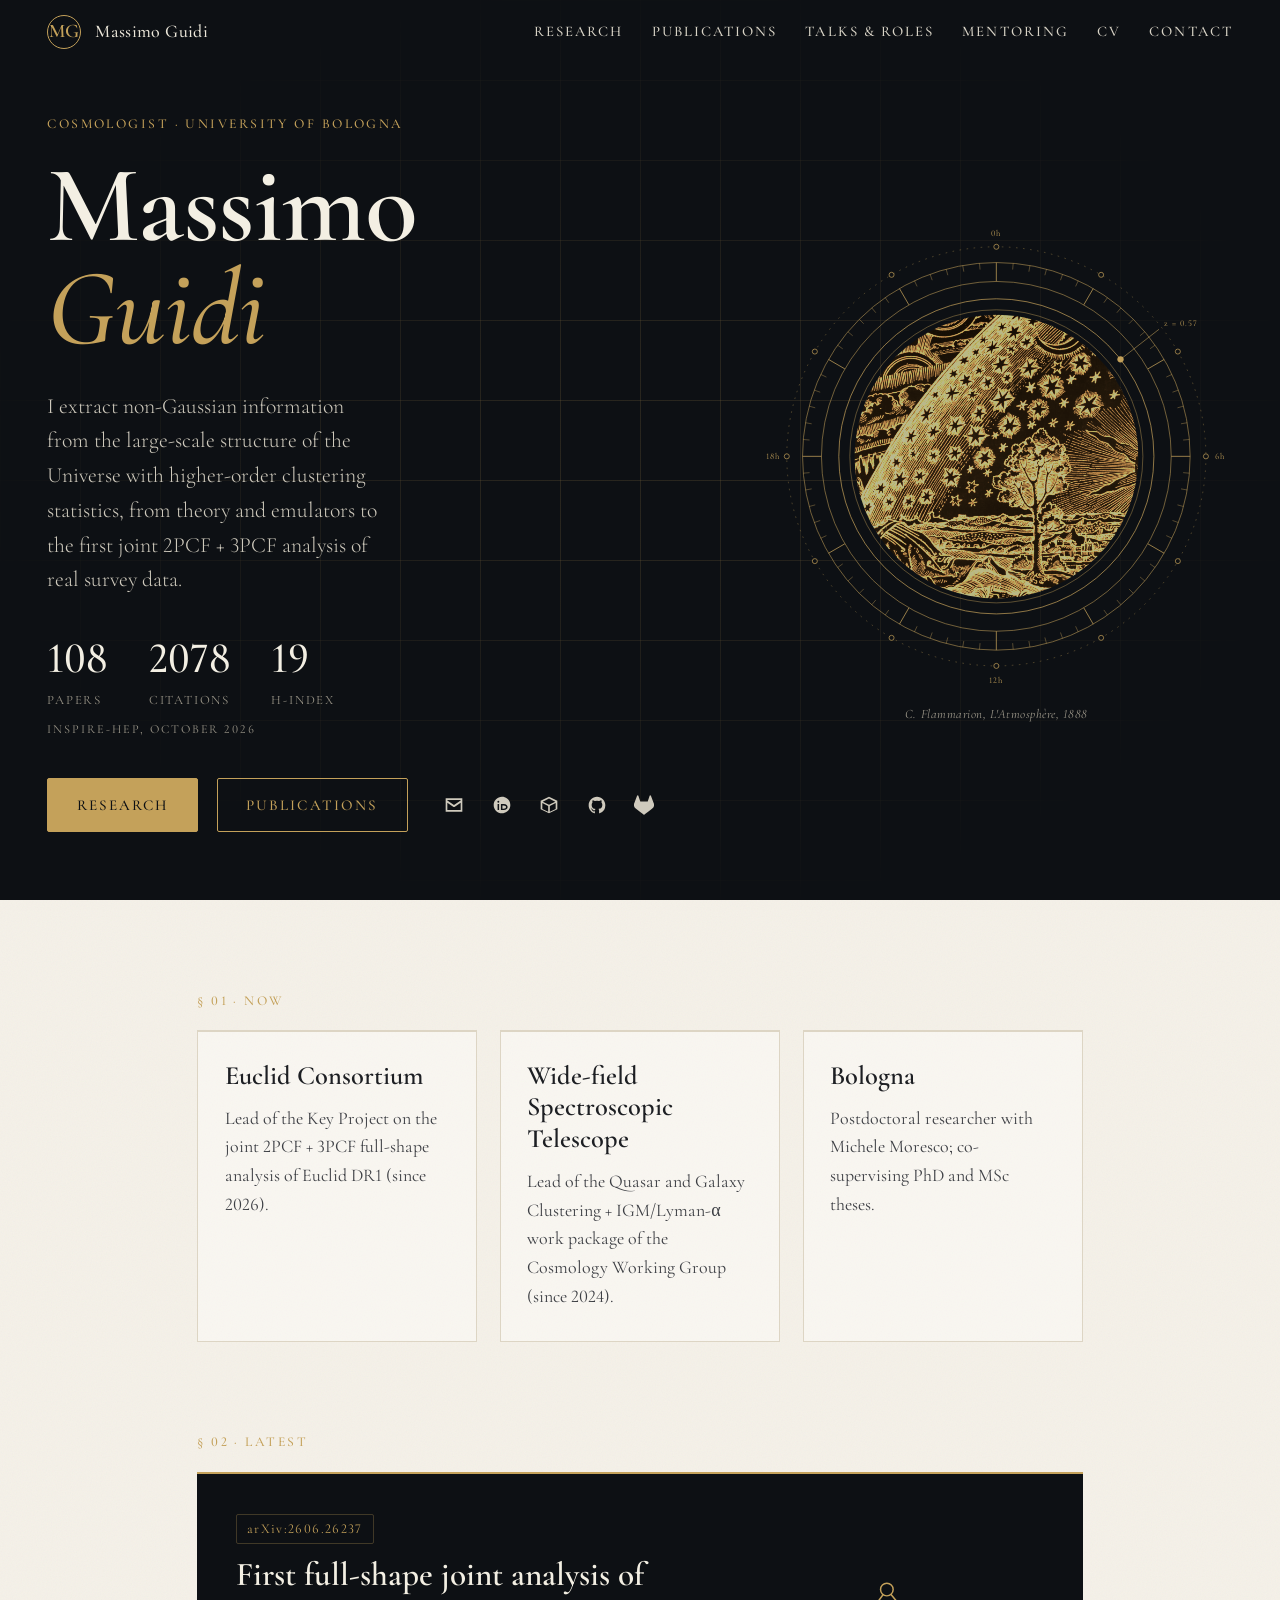
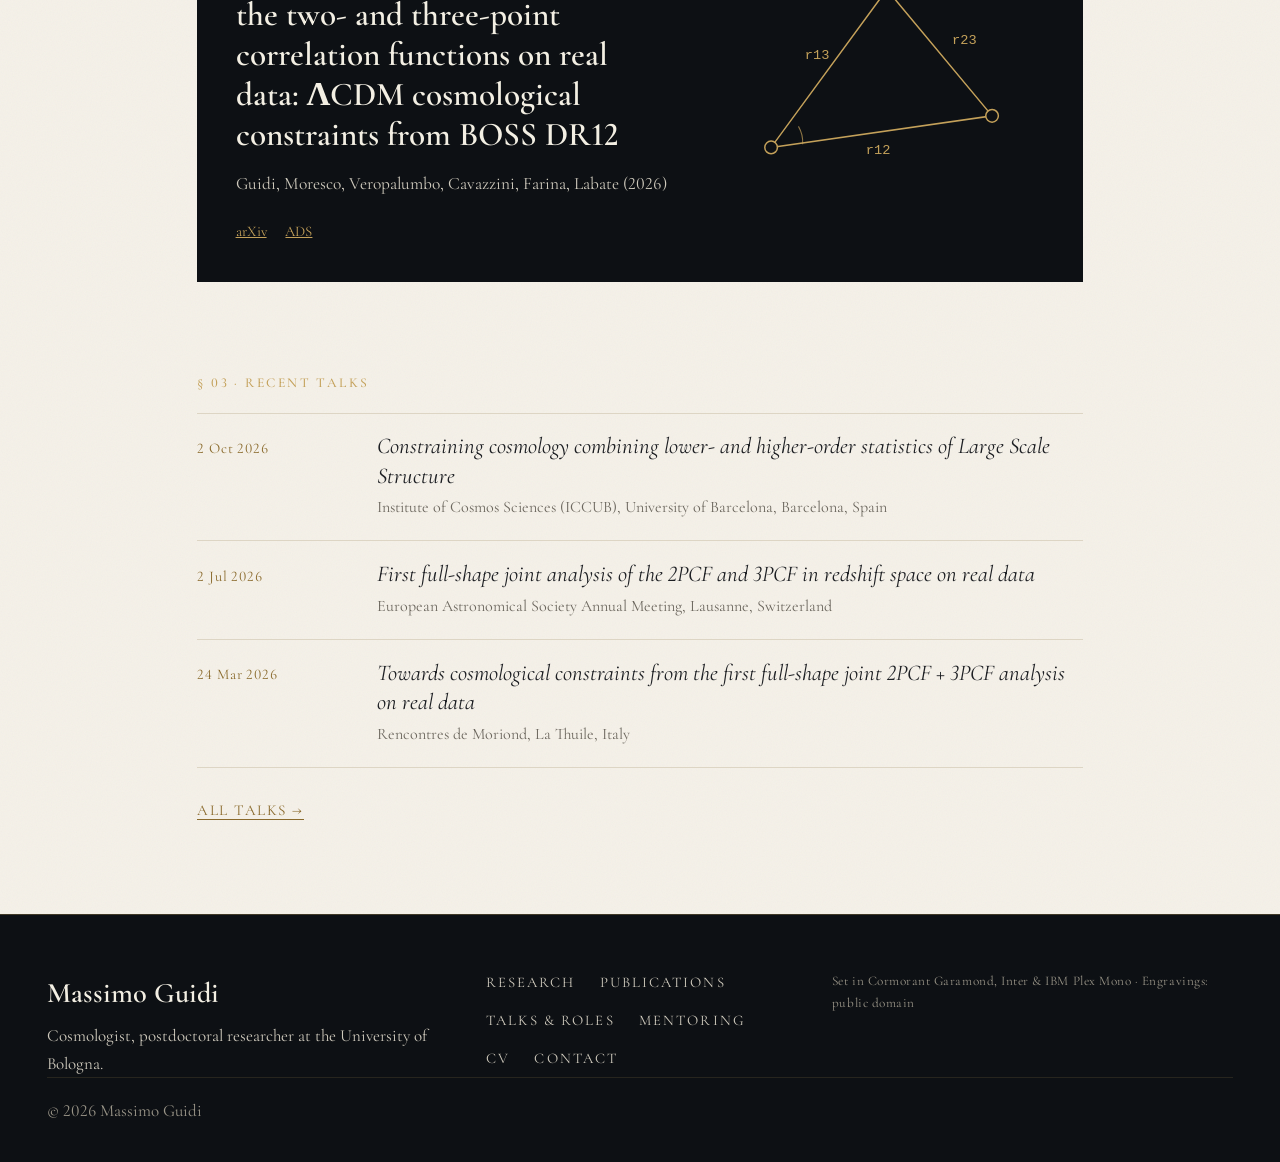
==== commit a250c8be: "Single typeface (Cormorant Garamond), new Mentoring image, ICCUB talk Co-Authored-By: Claude Opus 5." ====
--- a/index.html
+++ b/index.html
@@ -194,9 +194,9 @@
     <div class="wrap">
       <p class="eyebrow">§ 03 · Recent talks</p>
       <ul class="talk-list">
+<li><time>2 Oct 2026</time><span><span class="t">Constraining cosmology combining lower- and higher-order statistics of Large Scale Structure</span><span class="v">Institute of Cosmos Sciences (ICCUB), University of Barcelona, Barcelona, Spain</span></span></li>
 <li><time>2 Jul 2026</time><span><span class="t">First full-shape joint analysis of the 2PCF and 3PCF in redshift space on real data</span><span class="v">European Astronomical Society Annual Meeting, Lausanne, Switzerland</span></span></li>
 <li><time>24 Mar 2026</time><span><span class="t">Towards cosmological constraints from the first full-shape joint 2PCF + 3PCF analysis on real data</span><span class="v">Rencontres de Moriond, La Thuile, Italy</span></span></li>
-<li><time>4 Feb 2026</time><span><span class="t">Full-shape joint two-point and three-point clustering statistics in configuration space</span><span class="v">Euclid Galaxy Clustering Science Working Group Meeting, Marseille, France</span></span></li>
       </ul>
       <a class="more-link" href="talks.html">All talks →</a>
     </div>
--- a/style.css
+++ b/style.css
@@ -1,4 +1,4 @@
-@import url('https://fonts.googleapis.com/css2?family=Cormorant+Garamond:ital,wght@0,500;0,600;1,400&family=EB+Garamond:ital,wght@0,400;0,500;1,400&family=Inter:wght@300;400;500;600&family=IBM+Plex+Mono:wght@400;500&display=swap');
+@import url('https://fonts.googleapis.com/css2?family=Cormorant+Garamond:ital,wght@0,400;0,500;0,600;0,700;1,400;1,500&display=swap');
 
 /* ---------- Design tokens ---------- */
 :root {
@@ -13,10 +13,11 @@
   --hair: rgba(196, 161, 90, 0.28);
   --rule: #ddd5c4;
 
+  /* single typeface site-wide (Cormorant Garamond); the old ui/mono/read roles all point to it */
   --f-display: 'Cormorant Garamond', 'Cormorant', Garamond, 'Times New Roman', serif;
-  --f-ui: 'Inter', system-ui, -apple-system, 'Segoe UI', Roboto, Helvetica, Arial, sans-serif;
-  --f-mono: 'IBM Plex Mono', ui-monospace, 'SF Mono', Menlo, Consolas, 'Liberation Mono', monospace;
-  --f-read: 'EB Garamond', Georgia, 'Times New Roman', serif;
+  --f-ui: 'Cormorant Garamond', 'Cormorant', Garamond, 'Times New Roman', serif;
+  --f-mono: 'Cormorant Garamond', 'Cormorant', Garamond, 'Times New Roman', serif;
+  --f-read: 'Cormorant Garamond', 'Cormorant', Garamond, 'Times New Roman', serif;
 
   --nav-h: 64px;
   --gutter: clamp(1rem, 4vw, 2.5rem);
@@ -285,12 +286,13 @@
 .astro { position: relative; width: 100%; max-width: 560px; margin: 0 auto; aspect-ratio: 1; }
 .astro-img {
   position: absolute;
-  inset: 20%;
-  width: 60%; height: 60%;
-  border-radius: 50%;
+  /* oversized and clipped to a circle of the old 60% diameter, so the engraving's own
+     dark frame falls outside the visible disc */
+  inset: 12%;
+  width: 76%; height: 76%;
+  clip-path: circle(39.5% at 50% 50%);
   object-fit: cover;
-  object-position: 50% 42%;
-  border: 1px solid var(--hair);
+  object-position: 50% 45%;
   filter: invert(1) grayscale(1) sepia(1) saturate(2.2) hue-rotate(-8deg) brightness(0.72) contrast(1.05);
 }
 .astro svg { position: absolute; inset: 0; width: 100%; height: 100%; overflow: visible; }
@@ -558,3 +560,7 @@
 /* mono tags: darker on paper, brass on dark */
 .mono-tag { color: var(--brass-deep); border-color: #cdbf9d; }
 .feature .mono-tag { color: var(--brass); border-color: var(--hair); }
+
+/* Cormorant runs small: scale the whole rem system up and use lining figures for dates and counts */
+html { font-size: 118%; }
+body { font-variant-numeric: lining-nums; }
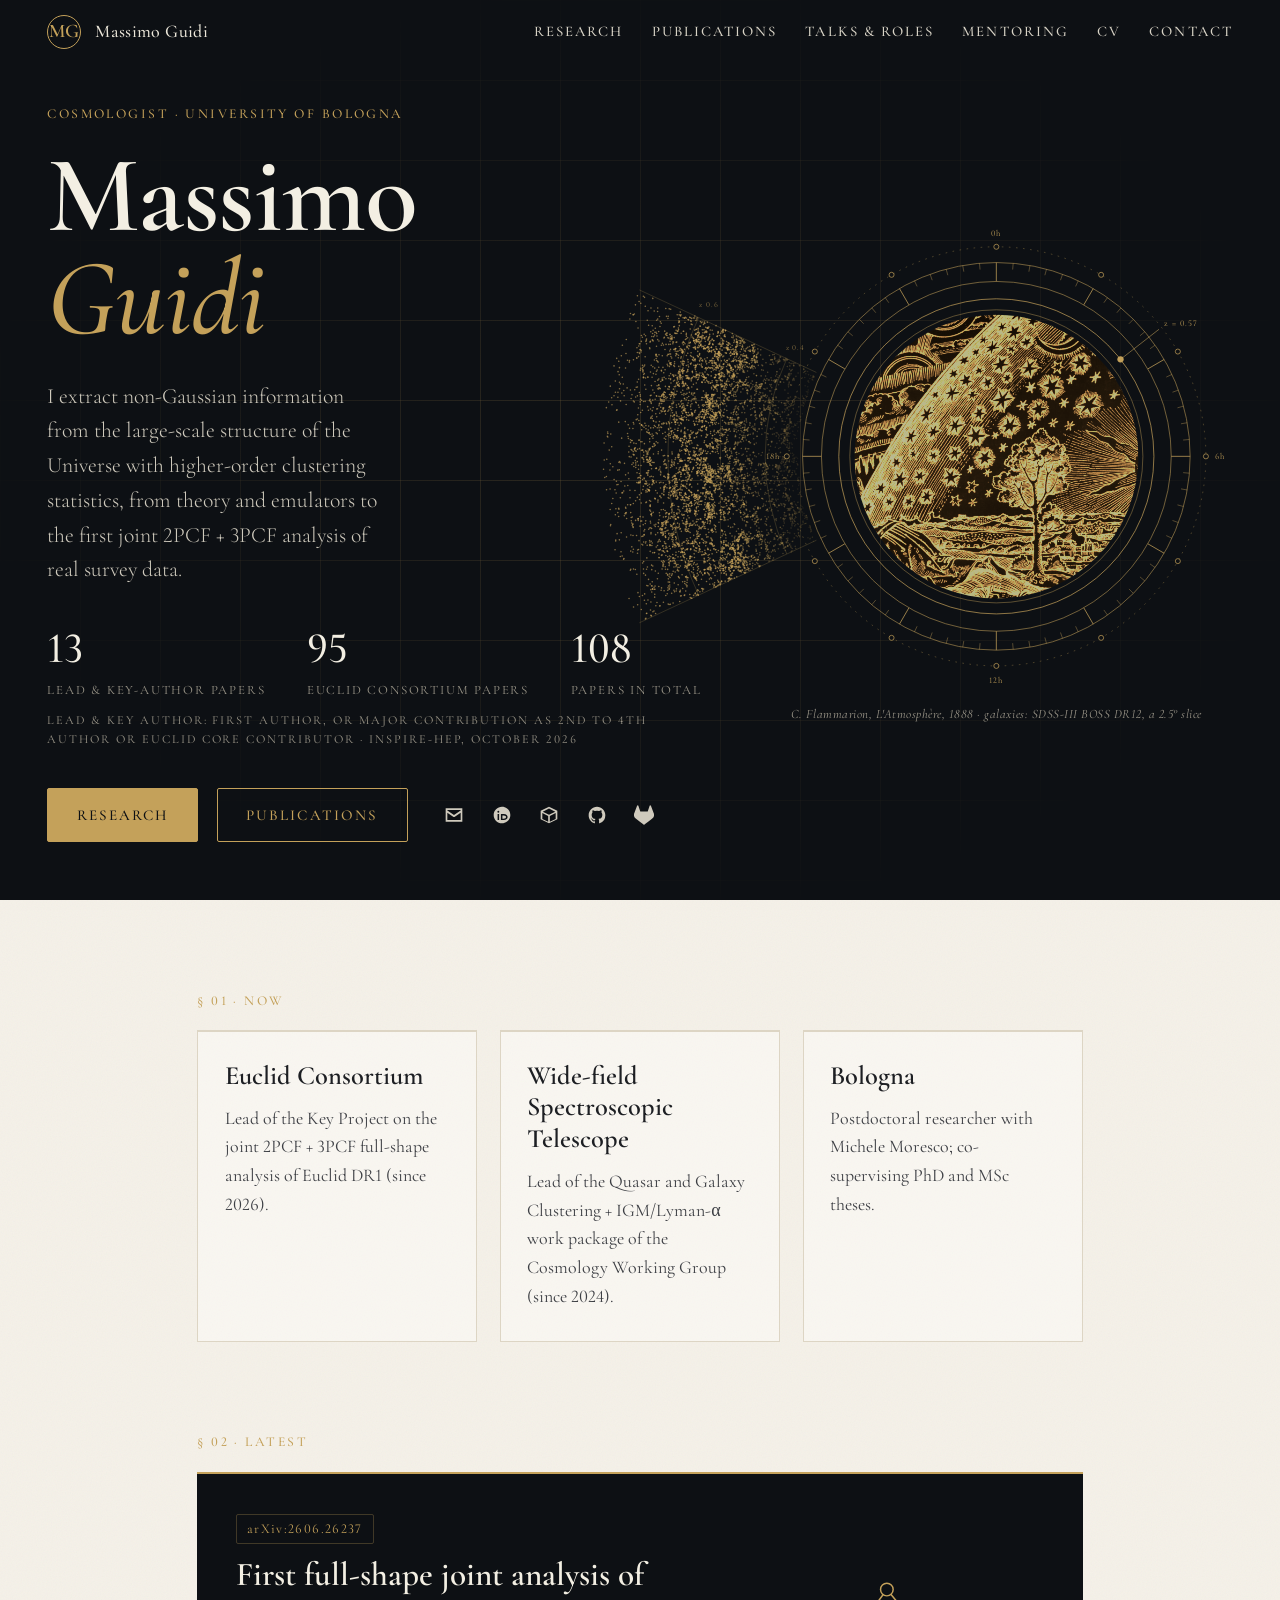
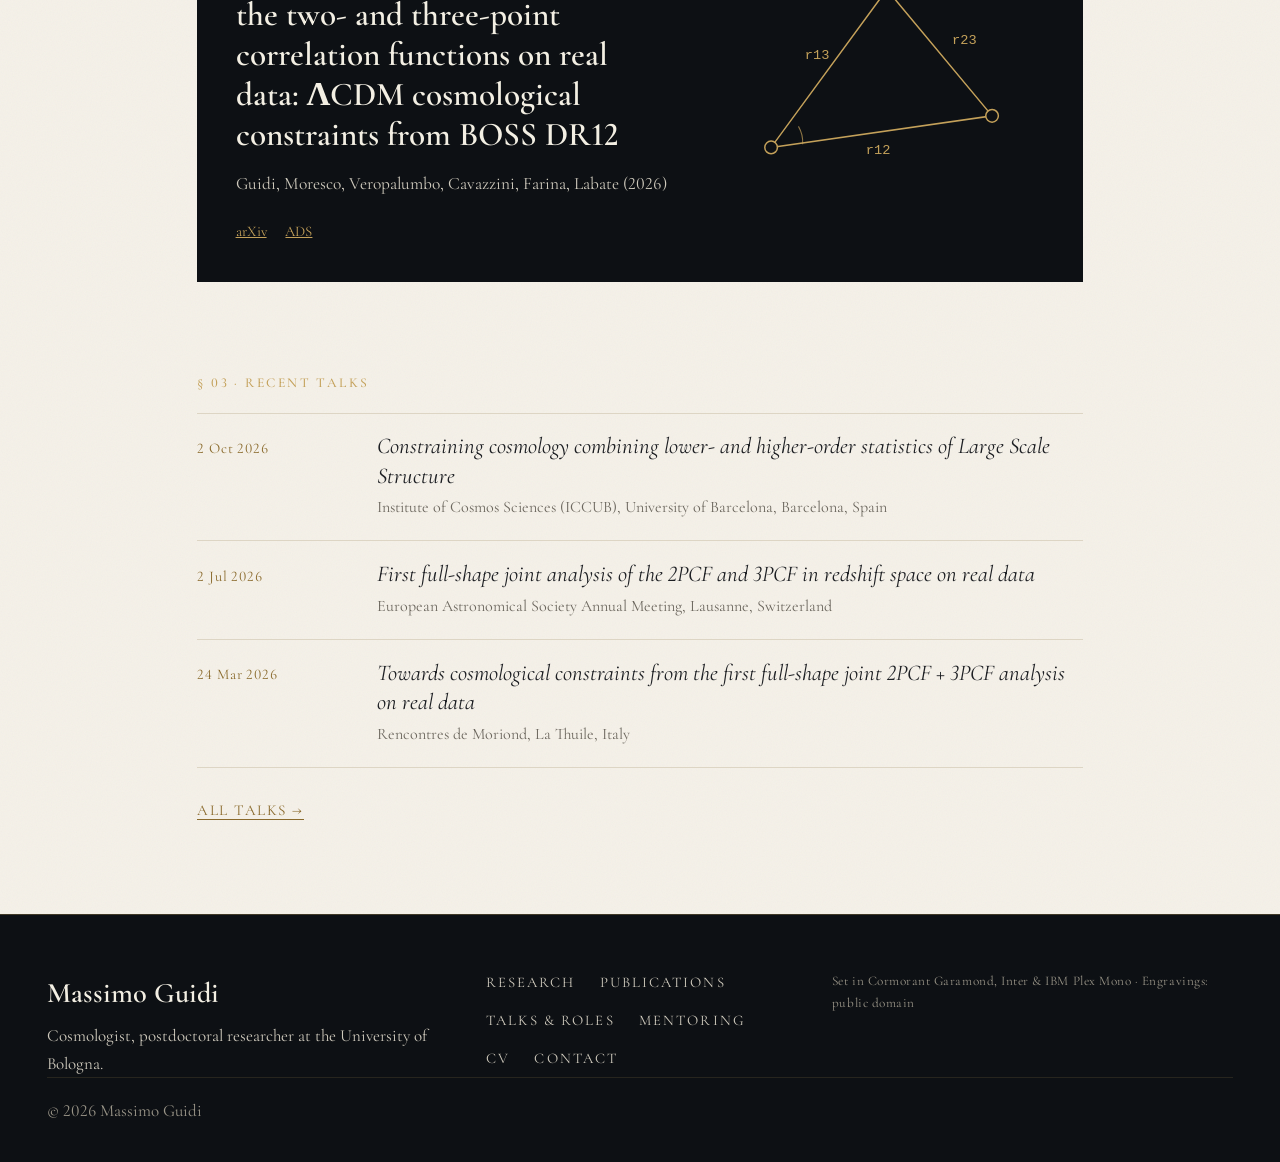
==== commit 9a1e3b98: "Prototype: BOSS DR12 light-cone behind the Flammarion and on Research; honest paper stats Co-Authore" ====
--- a/index.html
+++ b/index.html
@@ -29,11 +29,11 @@
       <h1><span>Massimo</span><span><em>Guidi</em></span></h1>
       <p class="tagline">I extract non-Gaussian information from the large-scale structure of the Universe with higher-order clustering statistics, from theory and emulators to the first joint 2PCF + 3PCF analysis of real survey data.</p>
       <div class="stats">
-        <div class="stat"><b>108</b><small>papers</small></div>
-        <div class="stat"><b>2078</b><small>citations</small></div>
-        <div class="stat"><b>19</b><small>h-index</small></div>
-      </div>
-      <p class="stats-cap">INSPIRE-HEP, October 2026</p>
+        <div class="stat"><b>13</b><small>lead &amp; key-author papers</small></div>
+        <div class="stat"><b>95</b><small>Euclid Consortium papers</small></div>
+        <div class="stat"><b>108</b><small>papers in total</small></div>
+      </div>
+      <p class="stats-cap">Lead &amp; key author: first author, or major contribution as 2nd to 4th author or Euclid core contributor · INSPIRE-HEP, October 2026</p>
       <div class="actions">
         <a class="btn solid" href="research.html">Research</a>
         <a class="btn outline" href="publications.html">Publications</a>
@@ -48,6 +48,19 @@
     </div>
     <figure style="margin:0">
       <div class="astro">
+        <svg class="cone" viewBox="0 0 600 600" aria-hidden="true" focusable="false">
+<image href="assets/boss-cone.svg" x="-400" y="-400" width="1400" height="1400"/>
+<g fill="none" stroke="#c4a15a" stroke-opacity=".35" stroke-width=".8">
+<path d="M159.8 365.4 A154.7 154.7 0 0 1 159.8 234.6" />
+<text x="156.4" y="227.7">z 0.2</text>
+<path d="M34.0 424.0 A293.5 293.5 0 0 1 34.0 176.0" />
+<text x="32.5" y="165.3">z 0.4</text>
+<path d="M-77.8 476.2 A416.8 416.8 0 0 1 -77.8 123.8" />
+<text x="-77.7" y="109.9">z 0.6</text>
+<line x1="71.6" y1="406.5" x2="-153.2" y2="511.3" />
+<line x1="71.6" y1="193.5" x2="-153.2" y2="88.7" />
+</g>
+</svg>
         <img class="astro-img" src="assets/flammarion.jpg" alt="Flammarion engraving, L'Atmosphère: Météorologie Populaire, Paris 1888">
         <svg viewBox="0 0 600 600" aria-hidden="true" focusable="false">
 <g fill="none" stroke="#c4a15a">
@@ -152,7 +165,7 @@
 <text x="512.5" y="134.7">z = 0.57</text>
 </svg>
       </div>
-      <figcaption class="astro-credit">C. Flammarion, L'Atmosphère, 1888</figcaption>
+      <figcaption class="astro-credit">C. Flammarion, L'Atmosphère, 1888 · galaxies: SDSS-III BOSS DR12, a 2.5° slice</figcaption>
     </figure>
   </div>
 </header>
--- a/style.css
+++ b/style.css
@@ -564,3 +564,18 @@
 /* Cormorant runs small: scale the whole rem system up and use lining figures for dates and counts */
 html { font-size: 118%; }
 body { font-variant-numeric: lining-nums; }
+
+/* BOSS DR12 light-cone slice fanning out behind the Flammarion disc */
+.astro svg.cone text { font-size: 10px; fill: var(--brass); fill-opacity: .7; stroke: none; }
+.ph-cone {
+  position: absolute;
+  top: 8%; bottom: 8%; left: 0;
+  width: 40%; height: 84%;
+  object-fit: contain;
+  object-position: 0 50%;
+  z-index: -1;
+  opacity: 0.5;
+  -webkit-mask-image: linear-gradient(to right, #000 55%, transparent 100%);
+  mask-image: linear-gradient(to right, #000 55%, transparent 100%);
+}
+@media (max-width: 760px) { .ph-cone { display: none; } }
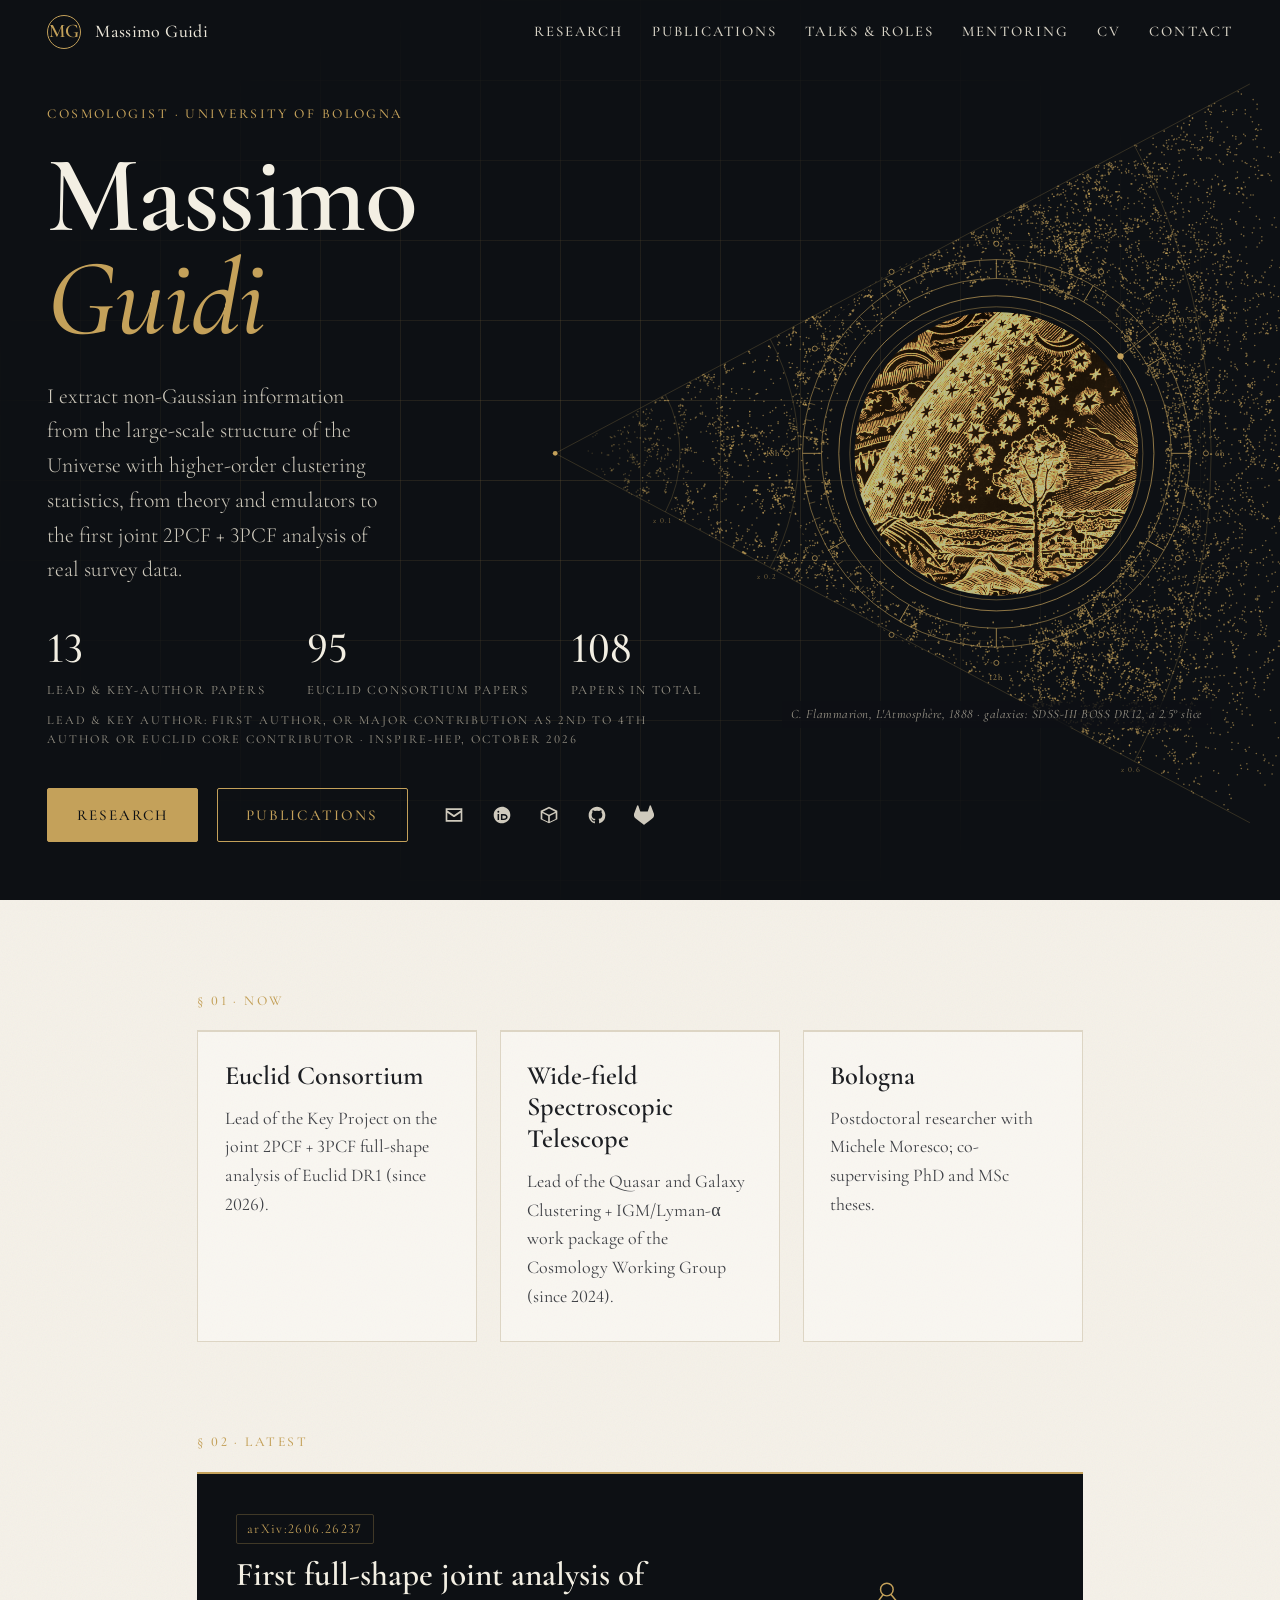
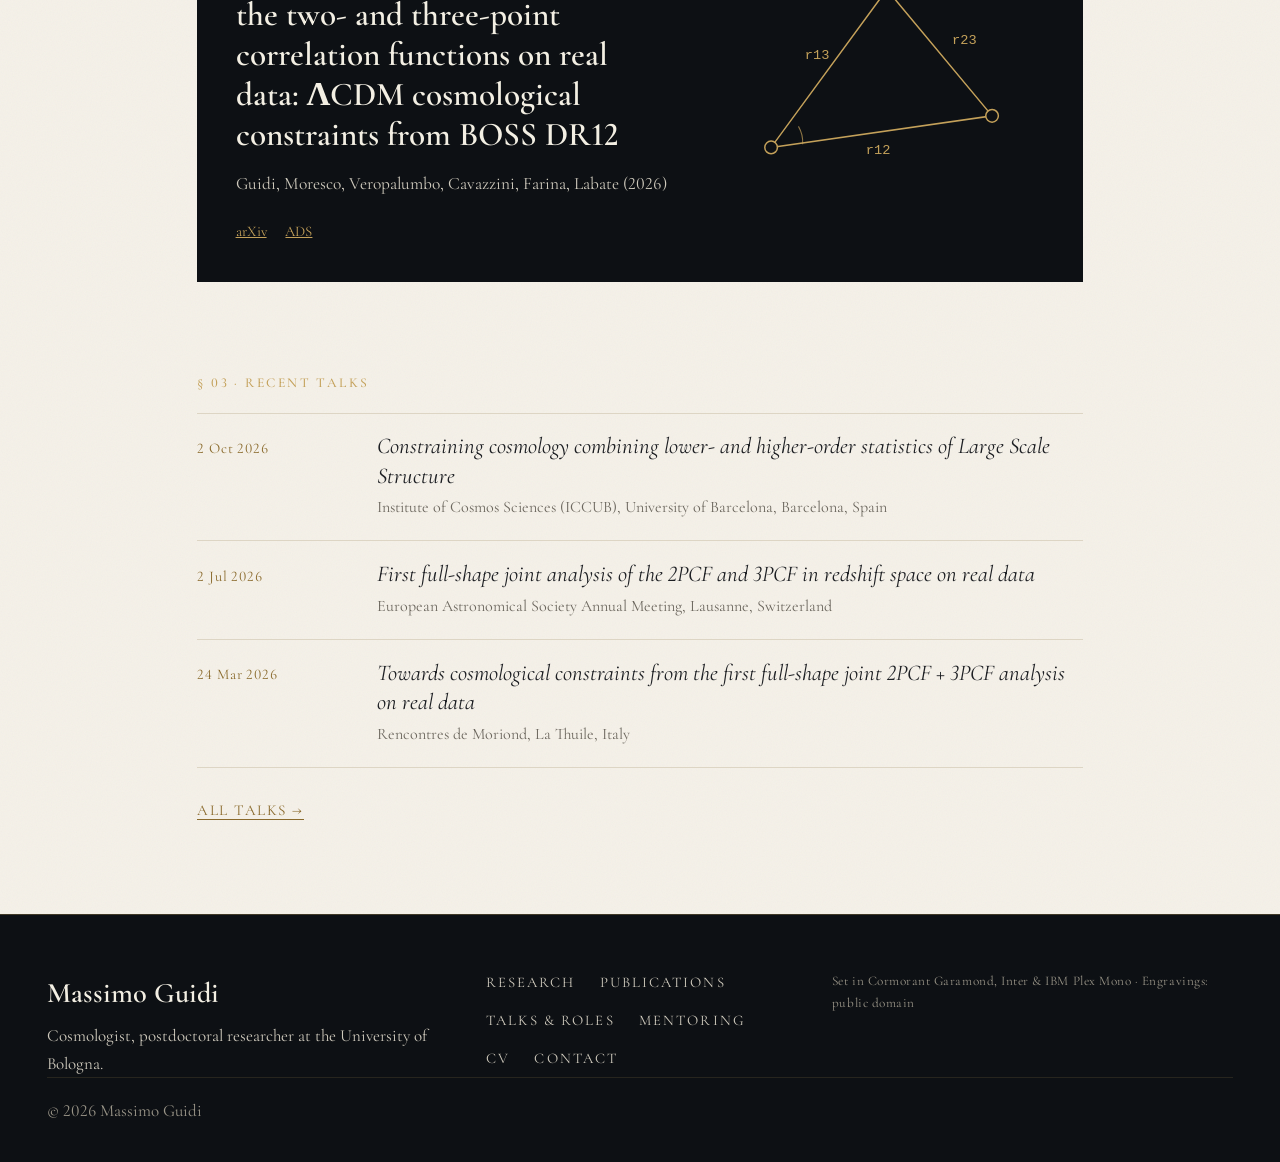
==== commit cddbef69: "Flammarion inside the BOSS light cone; modern survey and telescope images on the left of inner page " ====
--- a/index.html
+++ b/index.html
@@ -49,16 +49,17 @@
     <figure style="margin:0">
       <div class="astro">
         <svg class="cone" viewBox="0 0 600 600" aria-hidden="true" focusable="false">
-<image href="assets/boss-cone.svg" x="-400" y="-400" width="1400" height="1400"/>
+<image href="assets/boss-cone.svg" x="-300" y="-400" width="1800" height="1400"/>
 <g fill="none" stroke="#c4a15a" stroke-opacity=".35" stroke-width=".8">
-<path d="M159.8 365.4 A154.7 154.7 0 0 1 159.8 234.6" />
-<text x="156.4" y="227.7">z 0.2</text>
-<path d="M34.0 424.0 A293.5 293.5 0 0 1 34.0 176.0" />
-<text x="32.5" y="165.3">z 0.4</text>
-<path d="M-77.8 476.2 A416.8 416.8 0 0 1 -77.8 123.8" />
-<text x="-77.7" y="109.9">z 0.6</text>
-<line x1="71.6" y1="406.5" x2="-153.2" y2="511.3" />
-<line x1="71.6" y1="193.5" x2="-153.2" y2="88.7" />
+<path d="M-120.1 225.6 A158.5 158.5 0 0 1 -120.1 374.4"/>
+<text x="-124.1" y="388.4" text-anchor="middle">z 0.1</text>
+<path d="M12.9 154.9 A309.1 309.1 0 0 1 12.9 445.1"/>
+<text x="8.9" y="459.1" text-anchor="middle">z 0.2</text>
+<path d="M475.2 -90.9 A832.6 832.6 0 0 1 475.2 690.9"/>
+<text x="471.2" y="704.9" text-anchor="middle">z 0.6</text>
+<line x1="-260.0" y1="300.0" x2="621.8" y2="-168.9"/>
+<line x1="-260.0" y1="300.0" x2="621.8" y2="768.9"/>
+<circle cx="-260.0" cy="300.0" r="3" fill="#c4a15a" stroke="none"/>
 </g>
 </svg>
         <img class="astro-img" src="assets/flammarion.jpg" alt="Flammarion engraving, L'Atmosphère: Météorologie Populaire, Paris 1888">
--- a/style.css
+++ b/style.css
@@ -302,7 +302,11 @@
 @keyframes spin { to { transform: rotate(360deg); } }
 .astro text { font-family: var(--f-mono); font-size: 11px; letter-spacing: 0.12em; fill: var(--brass); }
 .astro-credit {
-  margin: 0.6rem 0 0;
+  position: relative;
+  width: fit-content;
+  margin: 0.6rem auto 0;
+  padding: 0.15rem 0.5rem;
+  background: rgba(13, 16, 20, 0.8);
   text-align: center;
   font-family: var(--f-mono);
   font-style: italic;
@@ -567,15 +571,21 @@
 
 /* BOSS DR12 light-cone slice fanning out behind the Flammarion disc */
 .astro svg.cone text { font-size: 10px; fill: var(--brass); fill-opacity: .7; stroke: none; }
-.ph-cone {
-  position: absolute;
-  top: 8%; bottom: 8%; left: 0;
-  width: 40%; height: 84%;
-  object-fit: contain;
-  object-position: 0 50%;
+/* modern survey/telescope image on the left, antique engraving on the right */
+.ph-mod {
+  position: absolute;
+  top: 0; left: 0; bottom: 0;
+  width: 42%;
+  height: 100%;
+  object-fit: cover;
+  object-position: 50% 50%;
   z-index: -1;
-  opacity: 0.5;
-  -webkit-mask-image: linear-gradient(to right, #000 55%, transparent 100%);
-  mask-image: linear-gradient(to right, #000 55%, transparent 100%);
-}
-@media (max-width: 760px) { .ph-cone { display: none; } }
+  opacity: 0.6;
+  filter: grayscale(1) sepia(0.35) hue-rotate(175deg) saturate(1.3) brightness(0.8) contrast(1.15);
+  -webkit-mask-image: linear-gradient(to right, #000 20%, transparent 100%);
+  mask-image: linear-gradient(to right, #000 20%, transparent 100%);
+}
+.ph-mod.dim { opacity: 0.32; }
+.page-credit.left { right: auto; left: var(--gutter); max-width: 38%; text-align: left; }
+@media (max-width: 760px) { .ph-mod, .ph-mod.dim { opacity: 0.32; }
+.page-credit.left { display: none; } }
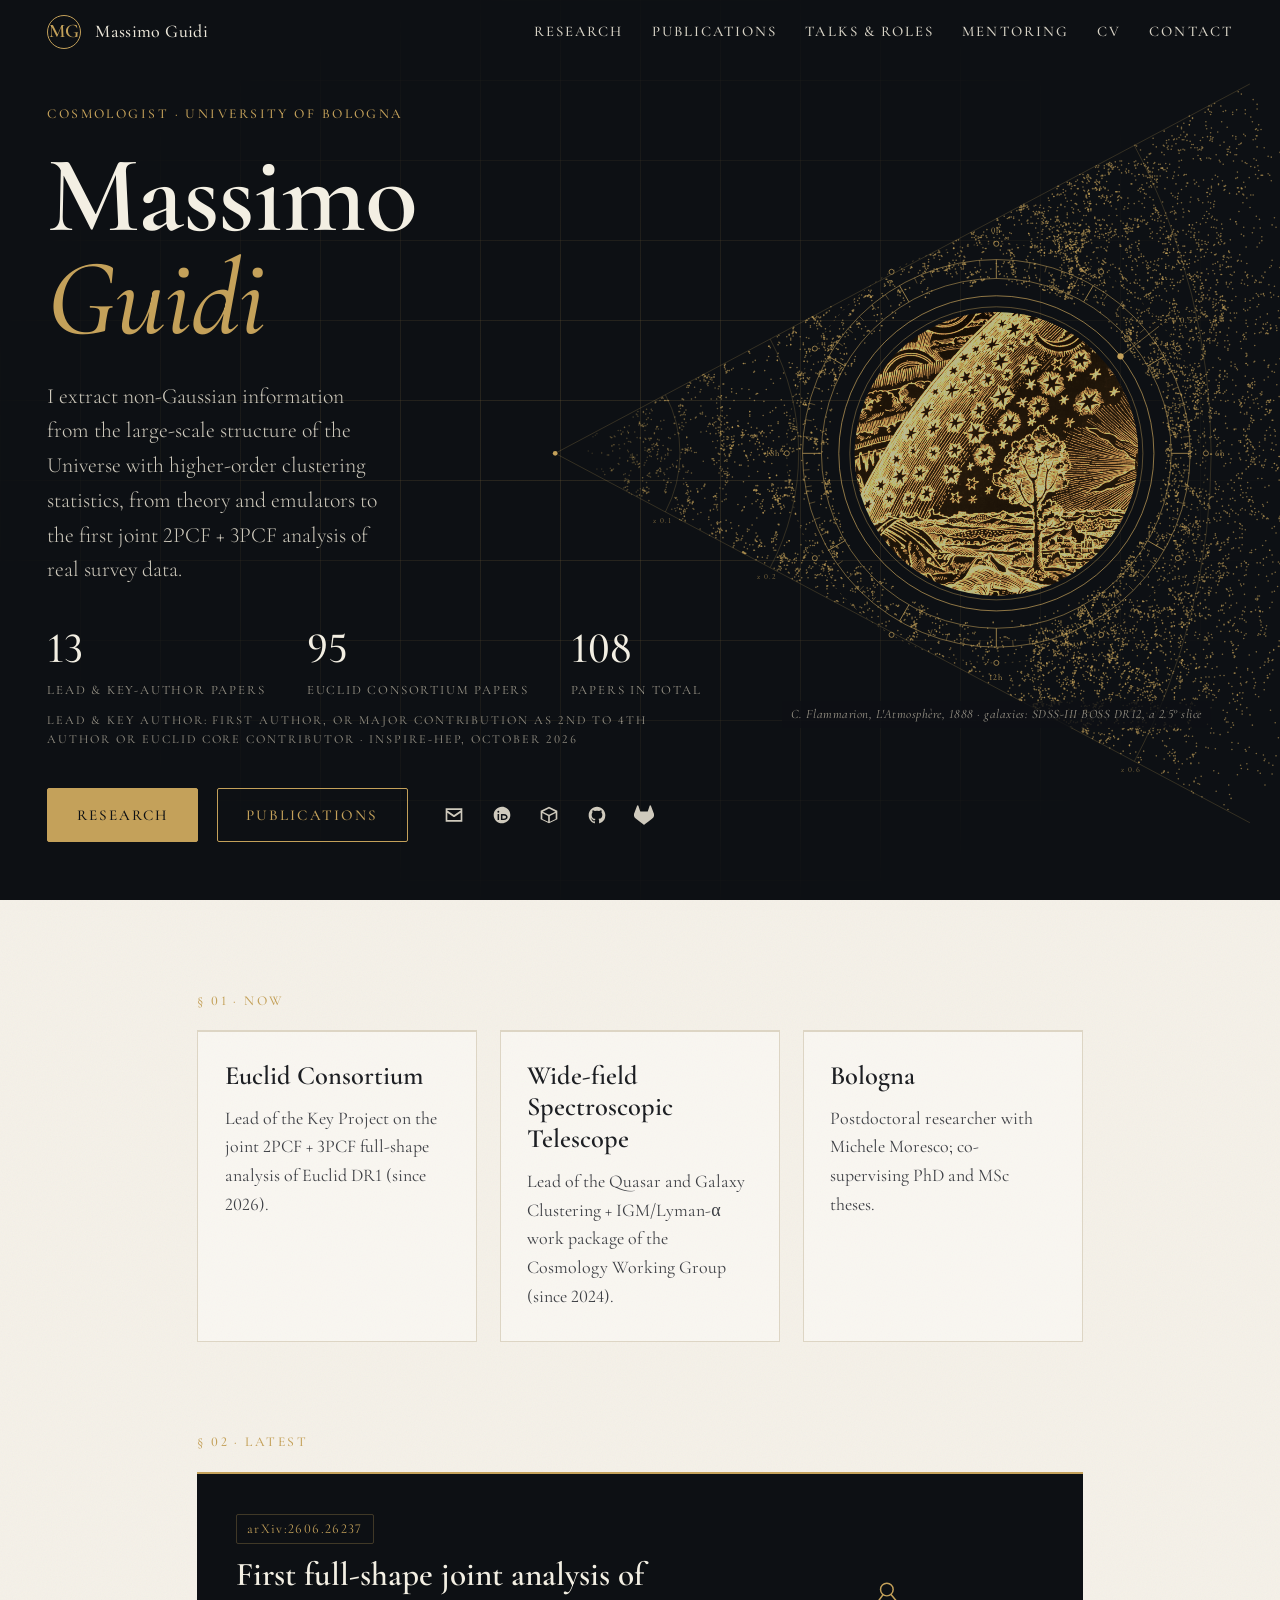
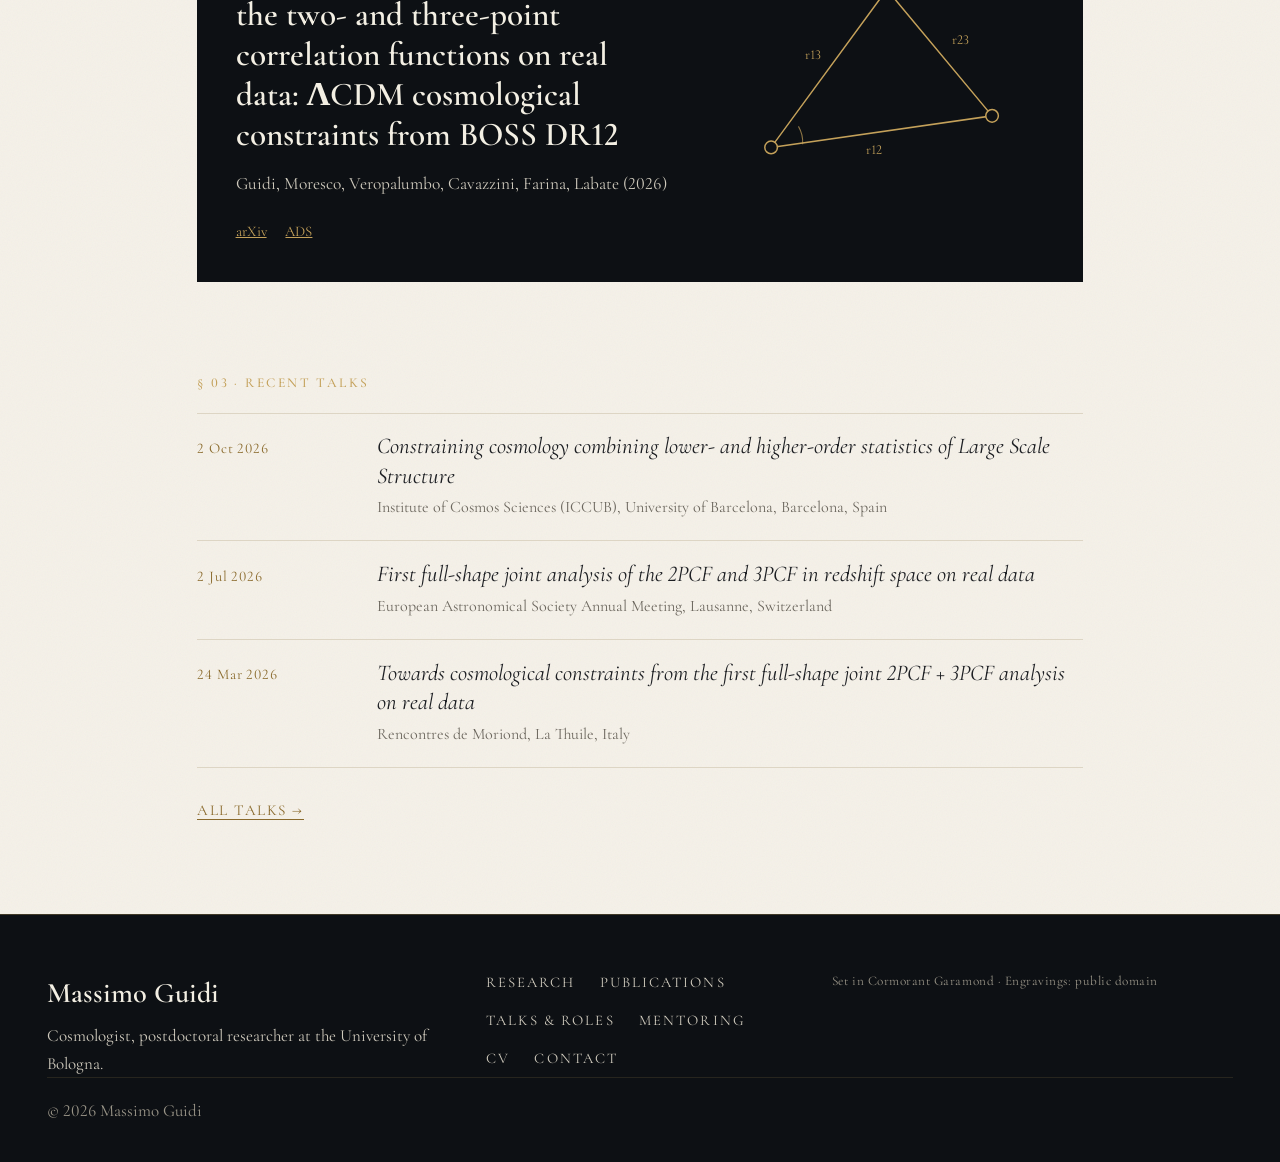
==== commit 268314cd: "Mobile layout fixes, email massimo.guidi6@unibo.it, footer font credit Co-Authored-By: Claude Opus 5" ====
--- a/index.html
+++ b/index.html
@@ -3,8 +3,17 @@
 <head>
 <meta charset="utf-8">
 <meta name="viewport" content="width=device-width, initial-scale=1">
-<title>Massimo Guidi · Cosmology</title>
+<title>Massimo Guidi · Cosmologist, University of Bologna</title>
 <meta name="description" content="Massimo Guidi, cosmologist at the University of Bologna: higher-order clustering statistics of the large-scale structure.">
+<link rel="canonical" href="https://mguidi.pages.dev/">
+<meta property="og:type" content="profile">
+<meta property="og:site_name" content="Massimo Guidi">
+<meta property="og:title" content="Massimo Guidi · Cosmologist, University of Bologna">
+<meta property="og:description" content="Massimo Guidi, cosmologist at the University of Bologna: higher-order clustering statistics of the large-scale structure.">
+<meta property="og:url" content="https://mguidi.pages.dev/">
+<meta property="og:image" content="https://mguidi.pages.dev/assets/og-image.jpg">
+<meta name="twitter:card" content="summary_large_image">
+<script type="application/ld+json">{"@context": "https://schema.org", "@type": "Person", "name": "Massimo Guidi", "jobTitle": "Cosmologist, postdoctoral researcher", "affiliation": {"@type": "CollegeOrUniversity", "name": "University of Bologna"}, "url": "https://mguidi.pages.dev/", "knowsAbout": ["Cosmology", "Large-scale structure", "Galaxy clustering", "Three-point correlation function", "Euclid"], "sameAs": ["https://orcid.org/0000-0001-9408-1101", "https://inspirehep.net/authors?q=a%20M.Guidi.1", "https://github.com/mguidi94", "https://gitlab.com/MGuidi"]}</script>
 <script>document.documentElement.classList.add('js');</script>
 <link rel="stylesheet" href="style.css">
 </head>
@@ -38,7 +47,7 @@
         <a class="btn solid" href="research.html">Research</a>
         <a class="btn outline" href="publications.html">Publications</a>
         <div class="icon-links">
-          <a href="mailto:massimo.guidi@unibo.it" aria-label="Email" title="Email"><svg viewBox="0 0 24 24" width="20" height="20" aria-hidden="true"><path fill="currentColor" d="M2 4h20v16H2V4zm2 2v.5l8 5.5 8-5.5V6H4zm16 3.2-7.4 5.1a1 1 0 0 1-1.2 0L4 9.2V18h16V9.2z"/></svg></a>
+          <a href="mailto:massimo.guidi6@unibo.it" aria-label="Email" title="Email"><svg viewBox="0 0 24 24" width="20" height="20" aria-hidden="true"><path fill="currentColor" d="M2 4h20v16H2V4zm2 2v.5l8 5.5 8-5.5V6H4zm16 3.2-7.4 5.1a1 1 0 0 1-1.2 0L4 9.2V18h16V9.2z"/></svg></a>
           <a href="https://orcid.org/0000-0001-9408-1101" target="_blank" rel="noopener" aria-label="ORCID" title="ORCID"><svg viewBox="0 0 24 24" width="20" height="20" aria-hidden="true"><path fill="currentColor" d="M12 2C6.48 2 2 6.48 2 12s4.48 10 10 10 10-4.48 10-10S17.52 2 12 2zM7.6 6.9a1.15 1.15 0 1 1 0 2.3 1.15 1.15 0 0 1 0-2.3zM8.5 10.9v7.1H6.7v-7.1h1.8zm2.2 0h3.4c3.2 0 4.6 2.3 4.6 3.6 0 2-1.6 3.5-4.6 3.5h-3.4v-7.1zm1.8 1.6v3.9h1.5c2 0 2.9-1 2.9-2s-.8-1.9-2.9-1.9h-1.5z"/></svg></a>
           <a href="https://ui.adsabs.harvard.edu/search/q=author%3A%22Guidi%2C%20M.%22&sort=date%20desc" target="_blank" rel="noopener" aria-label="ADS" title="NASA ADS"><svg viewBox="0 0 24 24" width="20" height="20" aria-hidden="true"><path fill="currentColor" d="M12 2 2 7v10l10 5 10-5V7L12 2zm0 2.2 7.5 3.8L12 11.8 4.5 8 12 4.2zM4 9.6l7 3.5v7.1l-7-3.5V9.6zm9 10.6v-7.1l7-3.5v7.1l-7 3.5z"/></svg></a>
           <a href="https://github.com/mguidi94" target="_blank" rel="noopener" aria-label="GitHub" title="GitHub"><svg viewBox="0 0 24 24" width="20" height="20" aria-hidden="true"><path fill="currentColor" d="M12 2C6.48 2 2 6.58 2 12.25c0 4.53 2.87 8.37 6.84 9.73.5.1.68-.22.68-.49v-1.9c-2.78.62-3.37-1.2-3.37-1.2-.46-1.2-1.11-1.52-1.11-1.52-.9-.63.07-.62.07-.62 1 .07 1.53 1.05 1.53 1.05.9 1.57 2.34 1.12 2.91.86.09-.67.35-1.12.63-1.38-2.22-.26-4.56-1.14-4.56-5.07 0-1.12.39-2.04 1.03-2.76-.1-.26-.45-1.32.1-2.75 0 0 .84-.28 2.75 1.05a9.3 9.3 0 0 1 5 0c1.9-1.33 2.75-1.05 2.75-1.05.55 1.43.2 2.49.1 2.75.64.72 1.03 1.64 1.03 2.76 0 3.94-2.34 4.8-4.57 5.06.36.32.68.94.68 1.9v2.82c0 .27.18.6.69.49A10.26 10.26 0 0 0 22 12.25C22 6.58 17.52 2 12 2z"/></svg></a>
@@ -196,7 +205,7 @@
         <figure><svg viewBox="0 0 300 220" role="img" aria-label="Triangle of galaxies with sides r12, r13 and r23" fill="none" stroke="#c4a15a">
   <polygon points="40,180 250,150 150,30" stroke-width="1.4"/>
   <g fill="#0d1014" stroke-width="1.4"><circle cx="40" cy="180" r="6"/><circle cx="250" cy="150" r="6"/><circle cx="150" cy="30" r="6"/></g>
-  <g fill="#c4a15a" stroke="none" font-family="IBM Plex Mono, monospace" font-size="13">
+  <g fill="#c4a15a" stroke="none" font-family="Cormorant Garamond, Garamond, serif" font-size="13">
     <text x="130" y="186">r12</text><text x="212" y="82">r23</text><text x="72" y="96">r13</text></g>
   <path d="M 70 177 A 30 30 0 0 0 66 160" stroke-width="1" stroke-opacity=".7"/>
 </svg></figure>
@@ -231,7 +240,7 @@
       <a href="cv.html">CV</a>
       <a href="contact.html">Contact</a>
     </nav>
-    <p class="mono">Set in Cormorant Garamond, Inter &amp; IBM Plex Mono · Engravings: public domain</p>
+    <p class="mono">Set in Cormorant Garamond · Engravings: public domain</p>
   </div>
   <p class="foot-copy">© 2026 Massimo Guidi</p>
 </footer>
--- a/style.css
+++ b/style.css
@@ -589,3 +589,17 @@
 .page-credit.left { right: auto; left: var(--gutter); max-width: 38%; text-align: left; }
 @media (max-width: 760px) { .ph-mod, .ph-mod.dim { opacity: 0.32; }
 .page-credit.left { display: none; } }
+
+/* Phone layout: stats in one row, buttons side by side, room for the header credit */
+@media (max-width: 760px) {
+  .stats { display: grid; grid-template-columns: repeat(3, 1fr); gap: 0.4rem 1rem; }
+  .stat b { font-size: 2rem; }
+  .stat small { display: block; font-size: 0.56rem; letter-spacing: 0.08em; line-height: 1.35; }
+  .stats-cap { font-size: 0.55rem; letter-spacing: 0.08em; line-height: 1.5; }
+  .actions .btn { flex: 1 1 0; text-align: center; padding-inline: 0.8rem; }
+  .actions .icon-links { flex-basis: 100%; }
+  .page-hero-inner { padding-bottom: 4.8rem; }
+  .page-credit { font-size: 0.55rem; bottom: 0.6rem; }
+  .statbar { gap: 0.35rem 1.1rem; }
+  .statbar .dot { display: none; }
+}
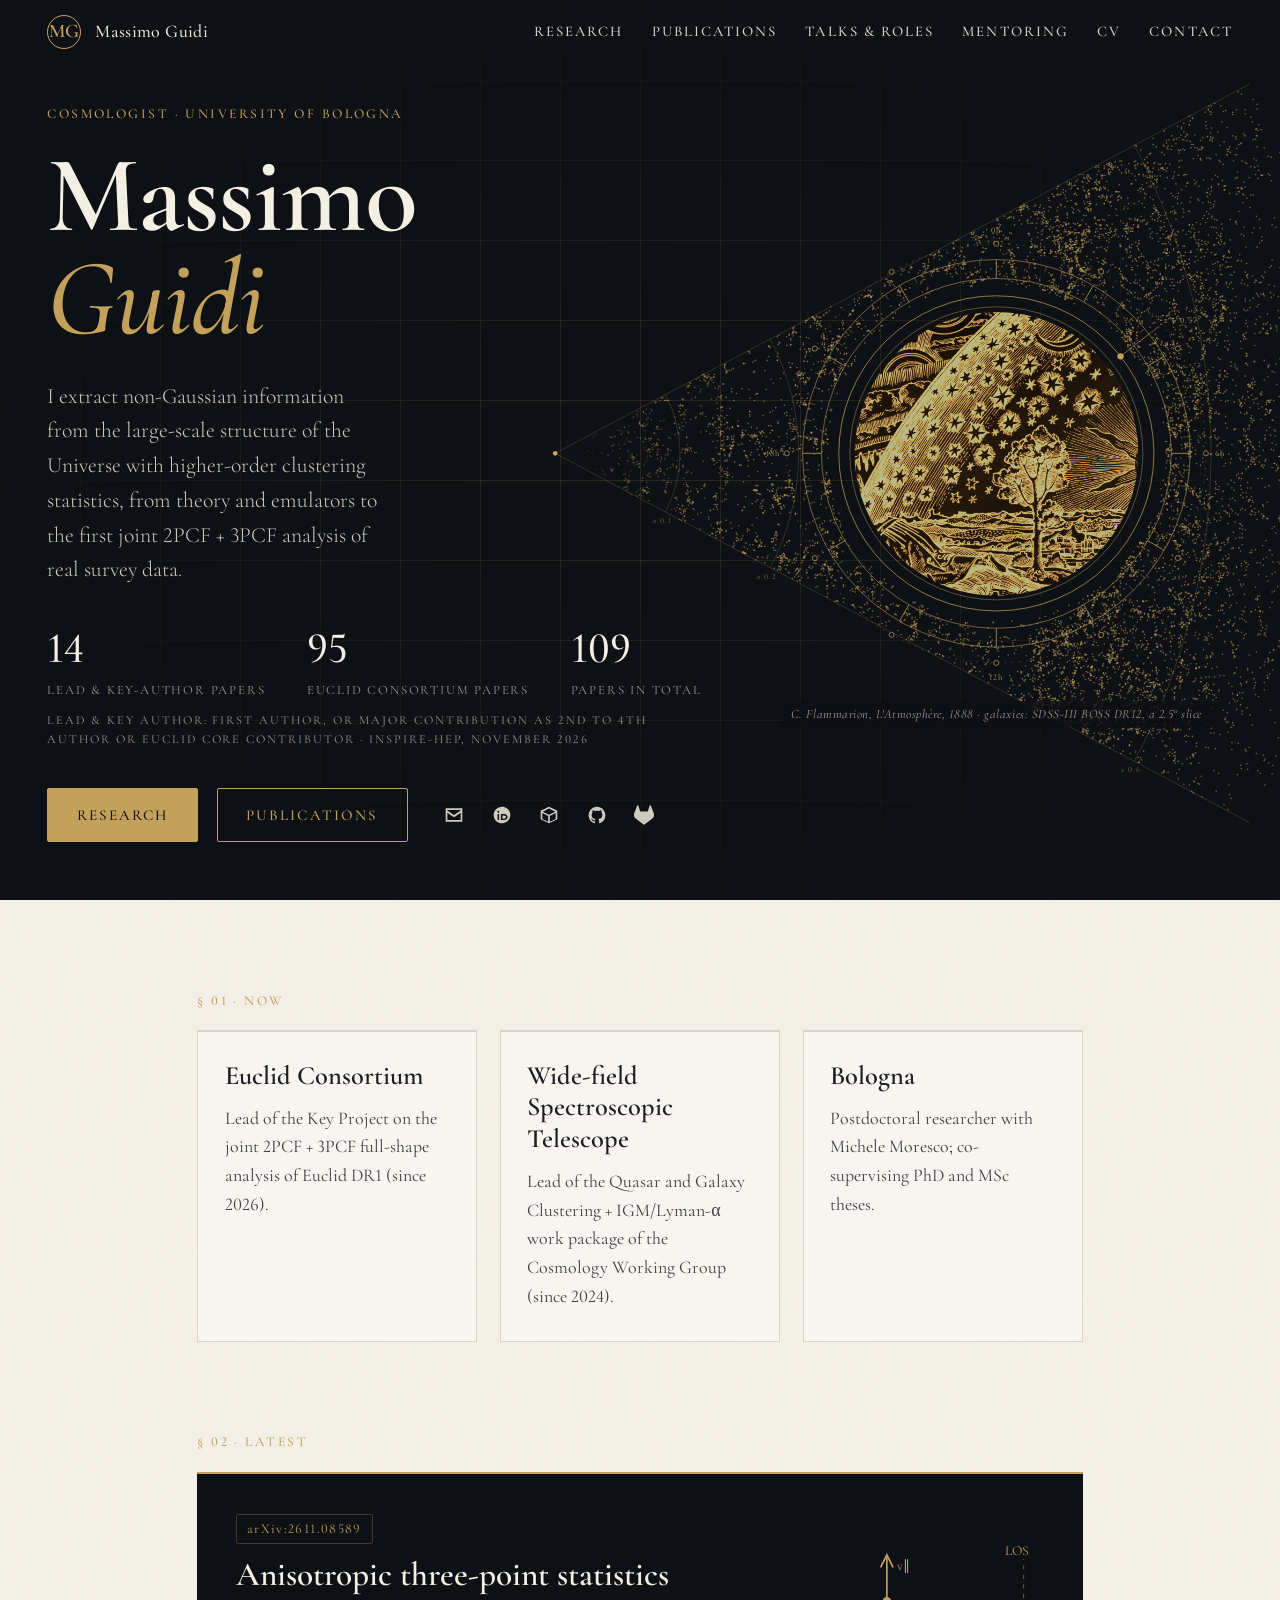
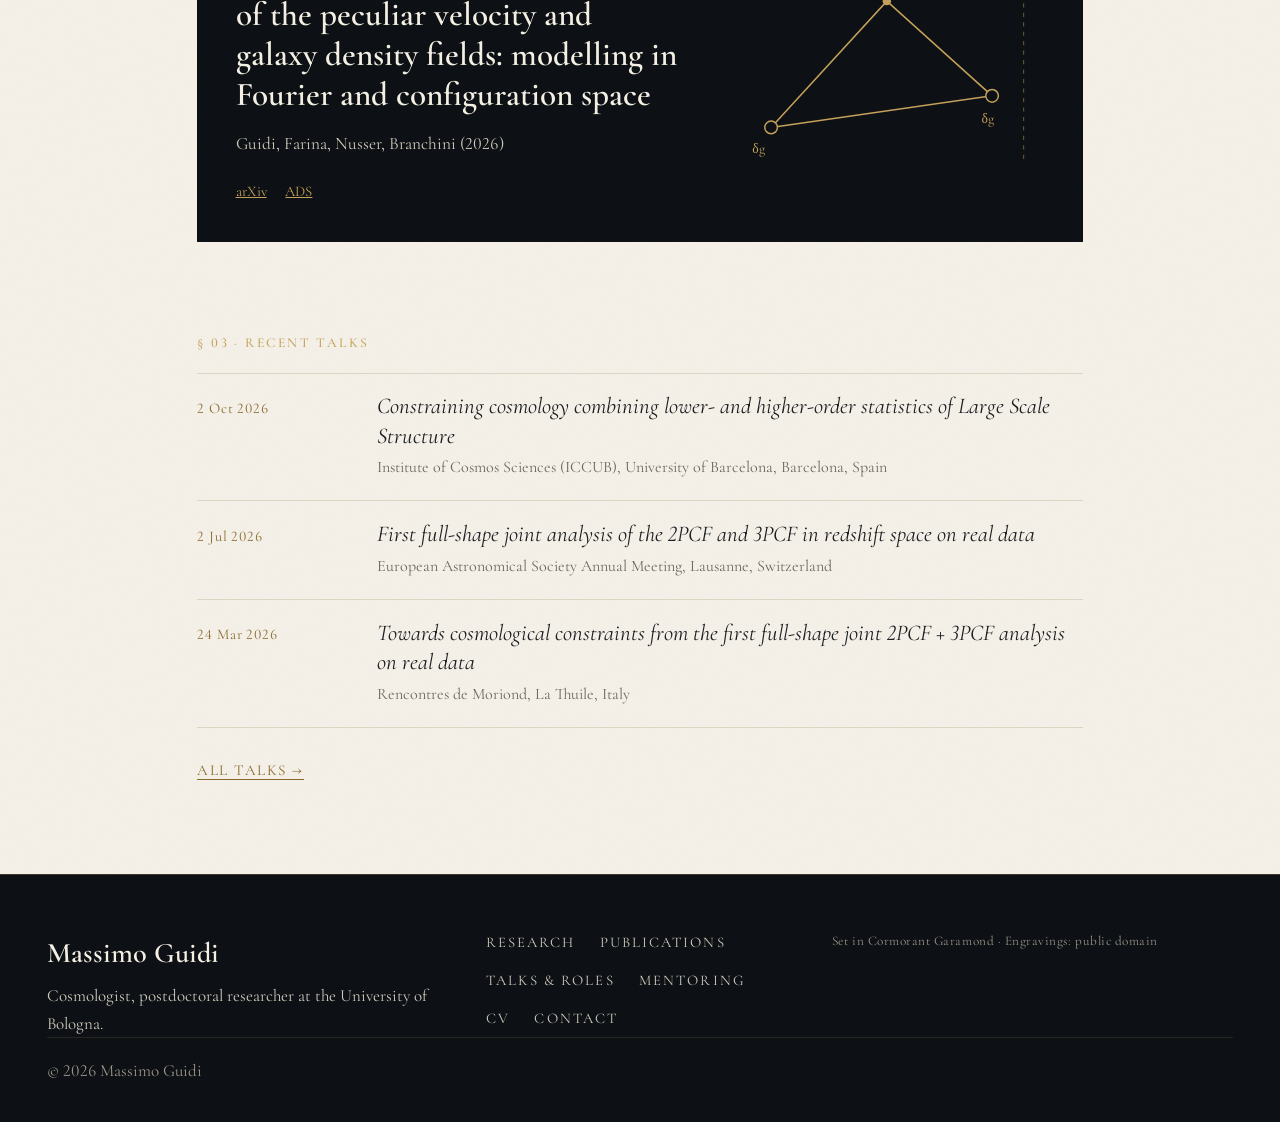
==== commit 150a849f: "New paper arXiv:2611.08589 (velocity-galaxy three-point statistics) Latest on the home page, first l" ====
--- a/index.html
+++ b/index.html
@@ -38,11 +38,11 @@
       <h1><span>Massimo</span><span><em>Guidi</em></span></h1>
       <p class="tagline">I extract non-Gaussian information from the large-scale structure of the Universe with higher-order clustering statistics, from theory and emulators to the first joint 2PCF + 3PCF analysis of real survey data.</p>
       <div class="stats">
-        <div class="stat"><b>13</b><small>lead &amp; key-author papers</small></div>
+        <div class="stat"><b>14</b><small>lead &amp; key-author papers</small></div>
         <div class="stat"><b>95</b><small>Euclid Consortium papers</small></div>
-        <div class="stat"><b>108</b><small>papers in total</small></div>
-      </div>
-      <p class="stats-cap">Lead &amp; key author: first author, or major contribution as 2nd to 4th author or Euclid core contributor · INSPIRE-HEP, October 2026</p>
+        <div class="stat"><b>109</b><small>papers in total</small></div>
+      </div>
+      <p class="stats-cap">Lead &amp; key author: first author, or major contribution as 2nd to 4th author or Euclid core contributor · INSPIRE-HEP, November 2026</p>
       <div class="actions">
         <a class="btn solid" href="research.html">Research</a>
         <a class="btn outline" href="publications.html">Publications</a>
@@ -197,17 +197,19 @@
       <p class="eyebrow">§ 02 · Latest</p>
       <div class="feature">
         <div>
-          <span class="mono-tag">arXiv:2606.26237</span>
-          <h3>First full-shape joint analysis of the two- and three-point correlation functions on real data: ΛCDM cosmological constraints from BOSS DR12</h3>
-          <p>Guidi, Moresco, Veropalumbo, Cavazzini, Farina, Labate (2026)</p>
-          <div class="tag-row"><a href="https://arxiv.org/abs/2606.26237" target="_blank" rel="noopener">arXiv</a><a href="https://ui.adsabs.harvard.edu/abs/2026arXiv260626237G" target="_blank" rel="noopener">ADS</a></div>
+          <span class="mono-tag">arXiv:2611.08589</span>
+          <h3>Anisotropic three-point statistics of the peculiar velocity and galaxy density fields: modelling in Fourier and configuration space</h3>
+          <p>Guidi, Farina, Nusser, Branchini (2026)</p>
+          <div class="tag-row"><a href="https://arxiv.org/abs/2611.08589" target="_blank" rel="noopener">arXiv</a><a href="https://ui.adsabs.harvard.edu/abs/2026arXiv261108589G" target="_blank" rel="noopener">ADS</a></div>
         </div>
-        <figure><svg viewBox="0 0 300 220" role="img" aria-label="Triangle of galaxies with sides r12, r13 and r23" fill="none" stroke="#c4a15a">
-  <polygon points="40,180 250,150 150,30" stroke-width="1.4"/>
-  <g fill="#0d1014" stroke-width="1.4"><circle cx="40" cy="180" r="6"/><circle cx="250" cy="150" r="6"/><circle cx="150" cy="30" r="6"/></g>
+        <figure><svg viewBox="0 0 300 220" role="img" aria-label="Triangle of one peculiar velocity and two galaxies, with the line of sight" fill="none" stroke="#c4a15a">
+  <polygon points="40,180 250,150 150,60" stroke-width="1.4"/>
+  <g fill="#0d1014" stroke-width="1.4"><circle cx="40" cy="180" r="6"/><circle cx="250" cy="150" r="6"/></g>
+  <path d="M 150 60 L 150 18" stroke-width="1.6"/><path d="M 144 28 L 150 16 L 156 28" stroke-width="1.6"/>
+  <circle cx="150" cy="60" r="4" fill="#c4a15a" stroke="none"/>
+  <path d="M 280 210 L 280 20" stroke-width="1" stroke-opacity=".5" stroke-dasharray="4 5"/>
   <g fill="#c4a15a" stroke="none" font-family="Cormorant Garamond, Garamond, serif" font-size="13">
-    <text x="130" y="186">r12</text><text x="212" y="82">r23</text><text x="72" y="96">r13</text></g>
-  <path d="M 70 177 A 30 30 0 0 0 66 160" stroke-width="1" stroke-opacity=".7"/>
+    <text x="160" y="30">v∥</text><text x="22" y="204">δg</text><text x="240" y="176">δg</text><text x="262" y="16">LOS</text></g>
 </svg></figure>
       </div>
     </div>
--- a/style.css
+++ b/style.css
@@ -414,6 +414,15 @@
   -webkit-mask-image: linear-gradient(to right, transparent 0%, #000 55%);
   mask-image: linear-gradient(to right, transparent 0%, #000 55%);
 }
+/* engravings whose spheres turn: tint is baked into the *-brass.jpg files */
+svg.ph-img.orrery { filter: none; }
+.orrery image[class] { transform-box: view-box; transform-origin: var(--cx) var(--cy); }
+.orrery .orb-slow { animation: spin 900s linear infinite reverse; }
+.orrery .orb-sky  { animation: spin 1200s linear infinite; }
+.orrery .orb-roll { animation: spin 1500s linear infinite; }
+.orrery .orb-roll.rev { animation-direction: reverse; }
+.orrery .orb-sight { transform-box: view-box; transform-origin: var(--cx) var(--cy); animation: sight 70s ease-in-out infinite alternate; }
+@keyframes sight { from { transform: rotate(22deg); } to { transform: rotate(40deg); } }
 .page-hero-inner { width: 100%; max-width: 980px; margin: 0 auto; padding: 3rem var(--gutter); }
 .page-hero h1 {
   font-family: var(--f-display);
